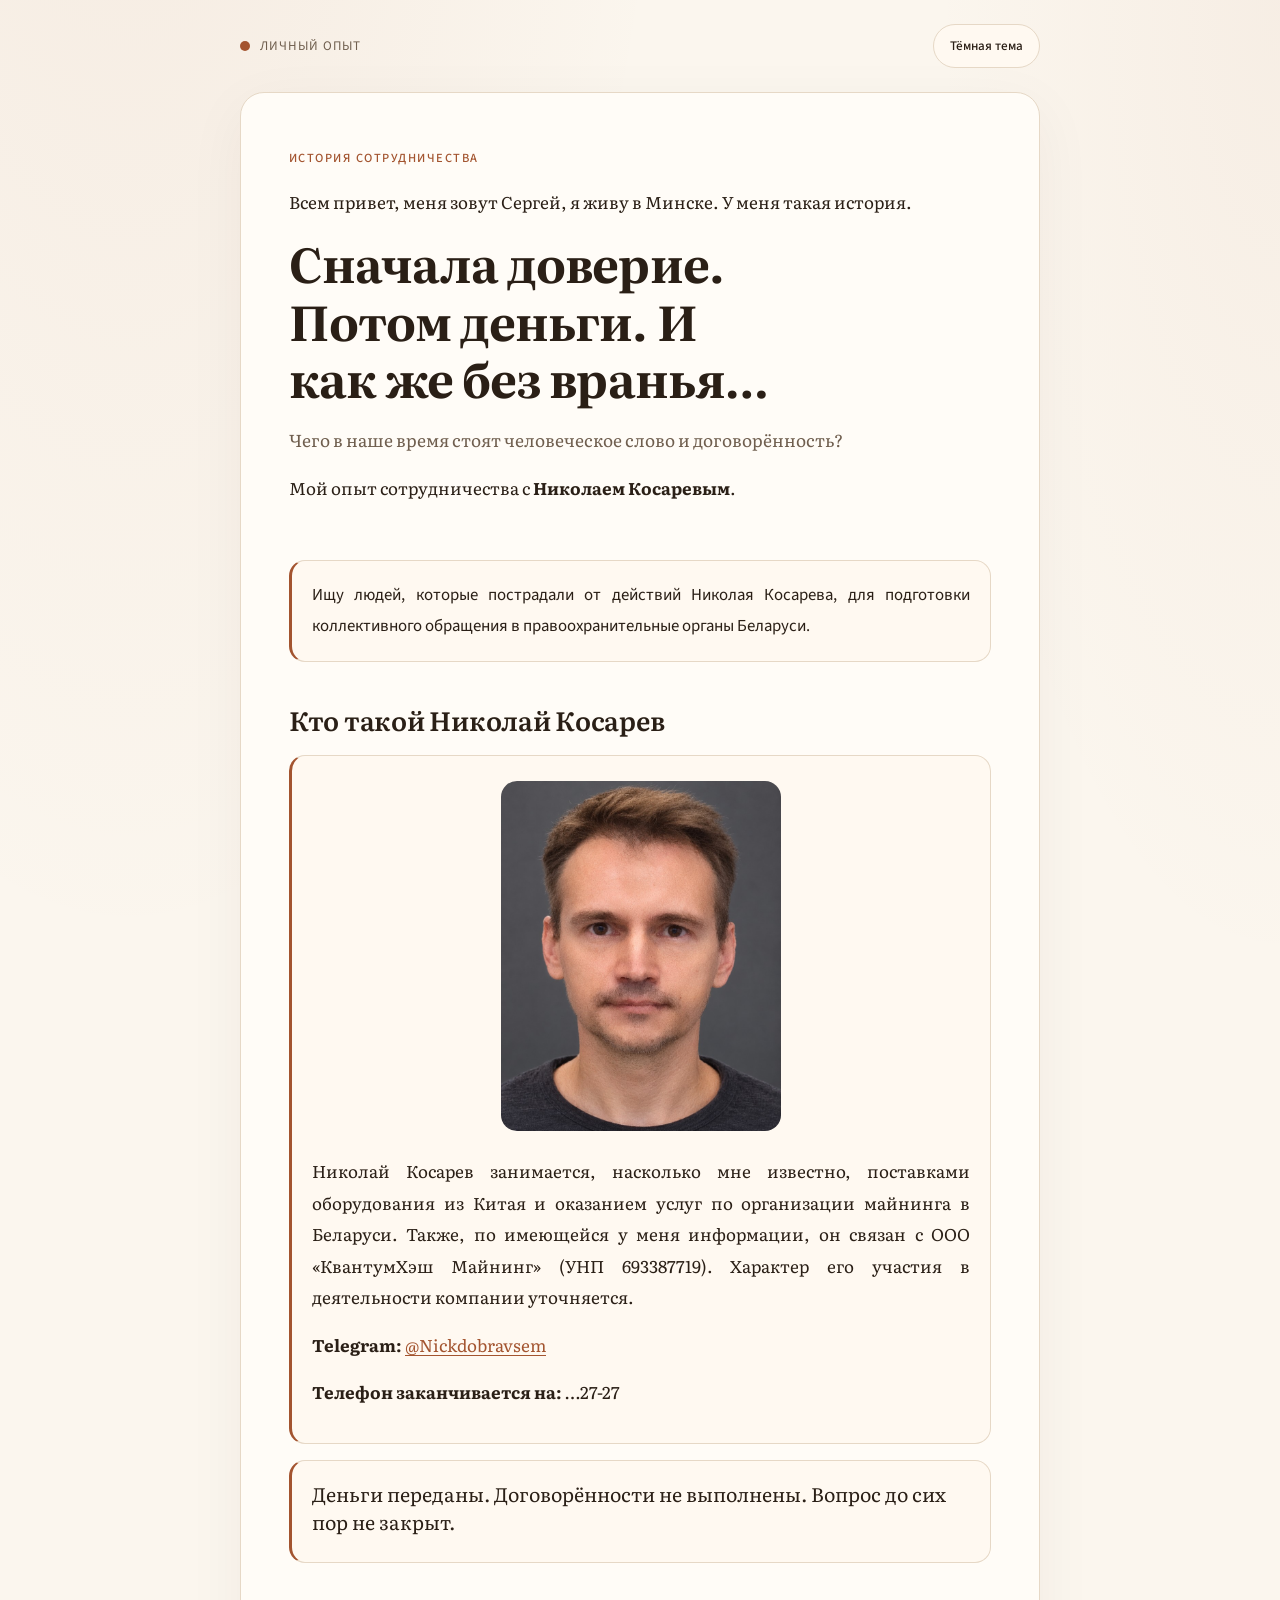
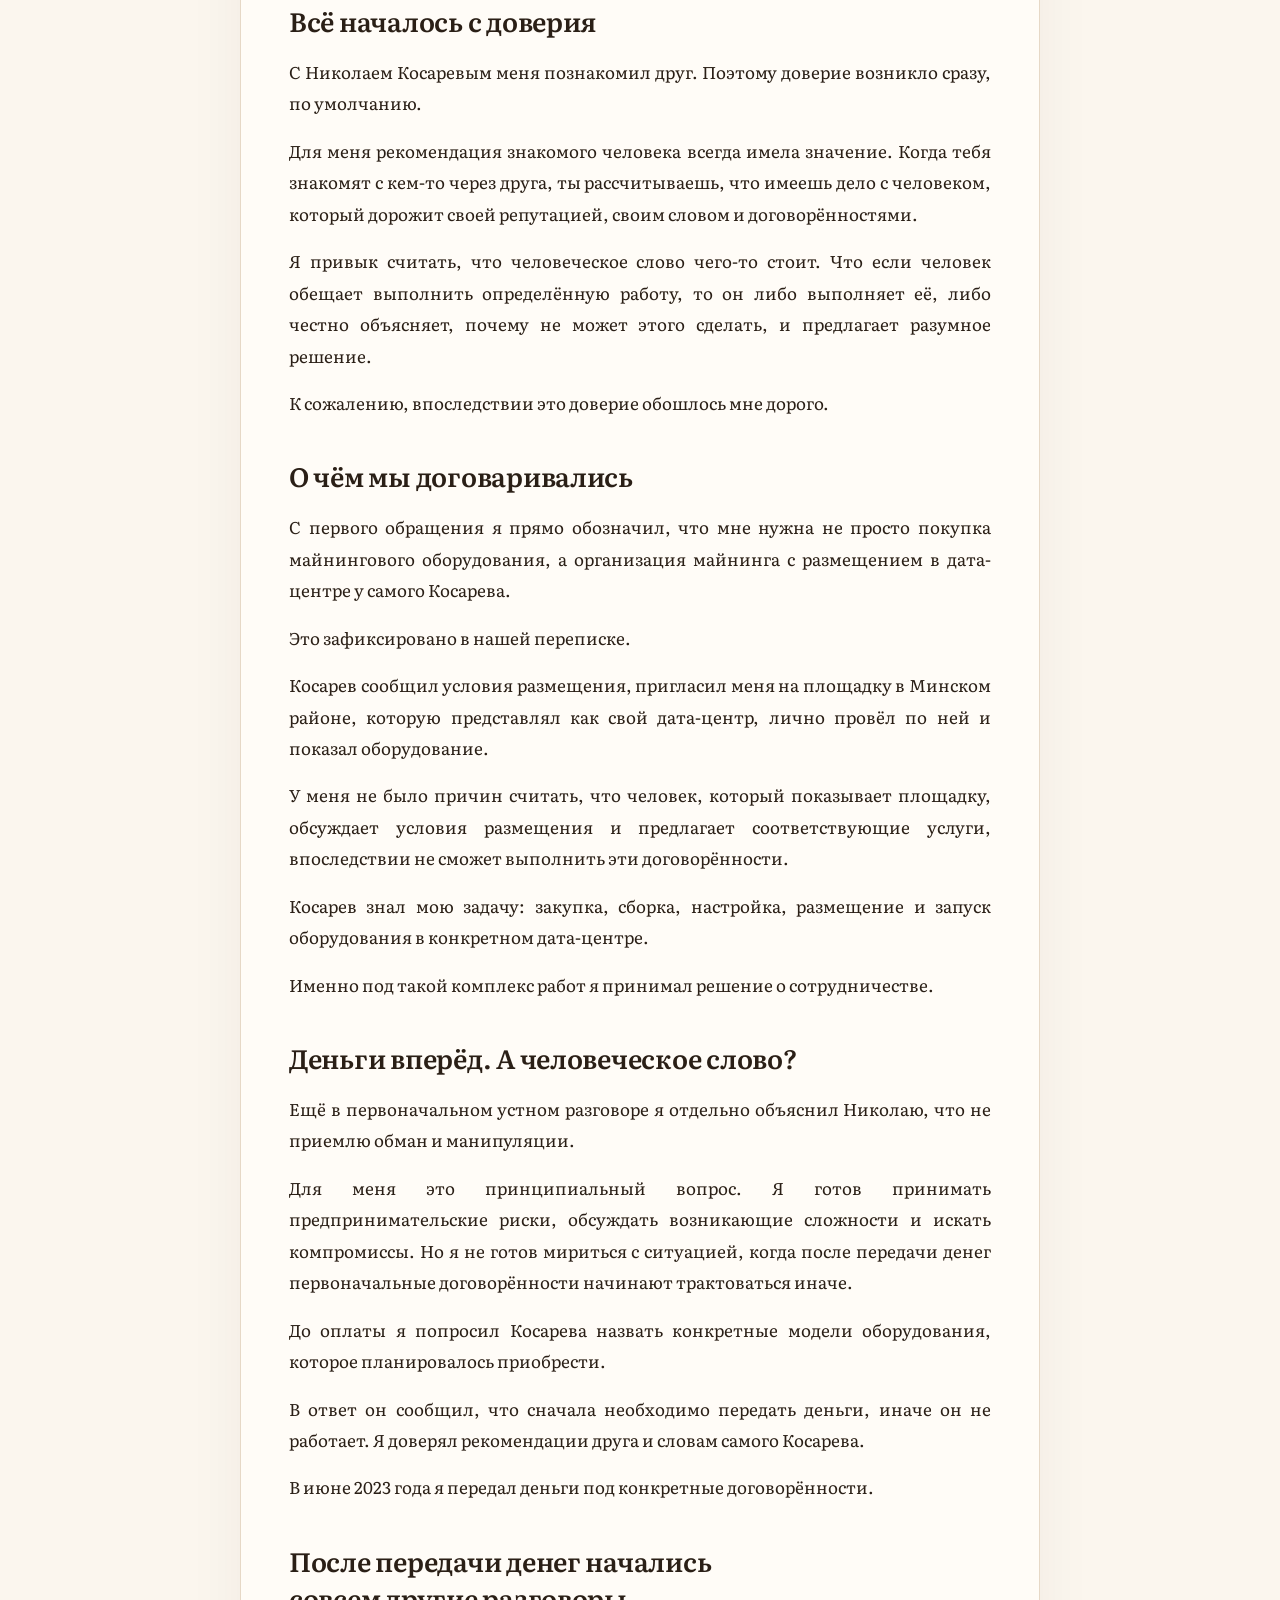
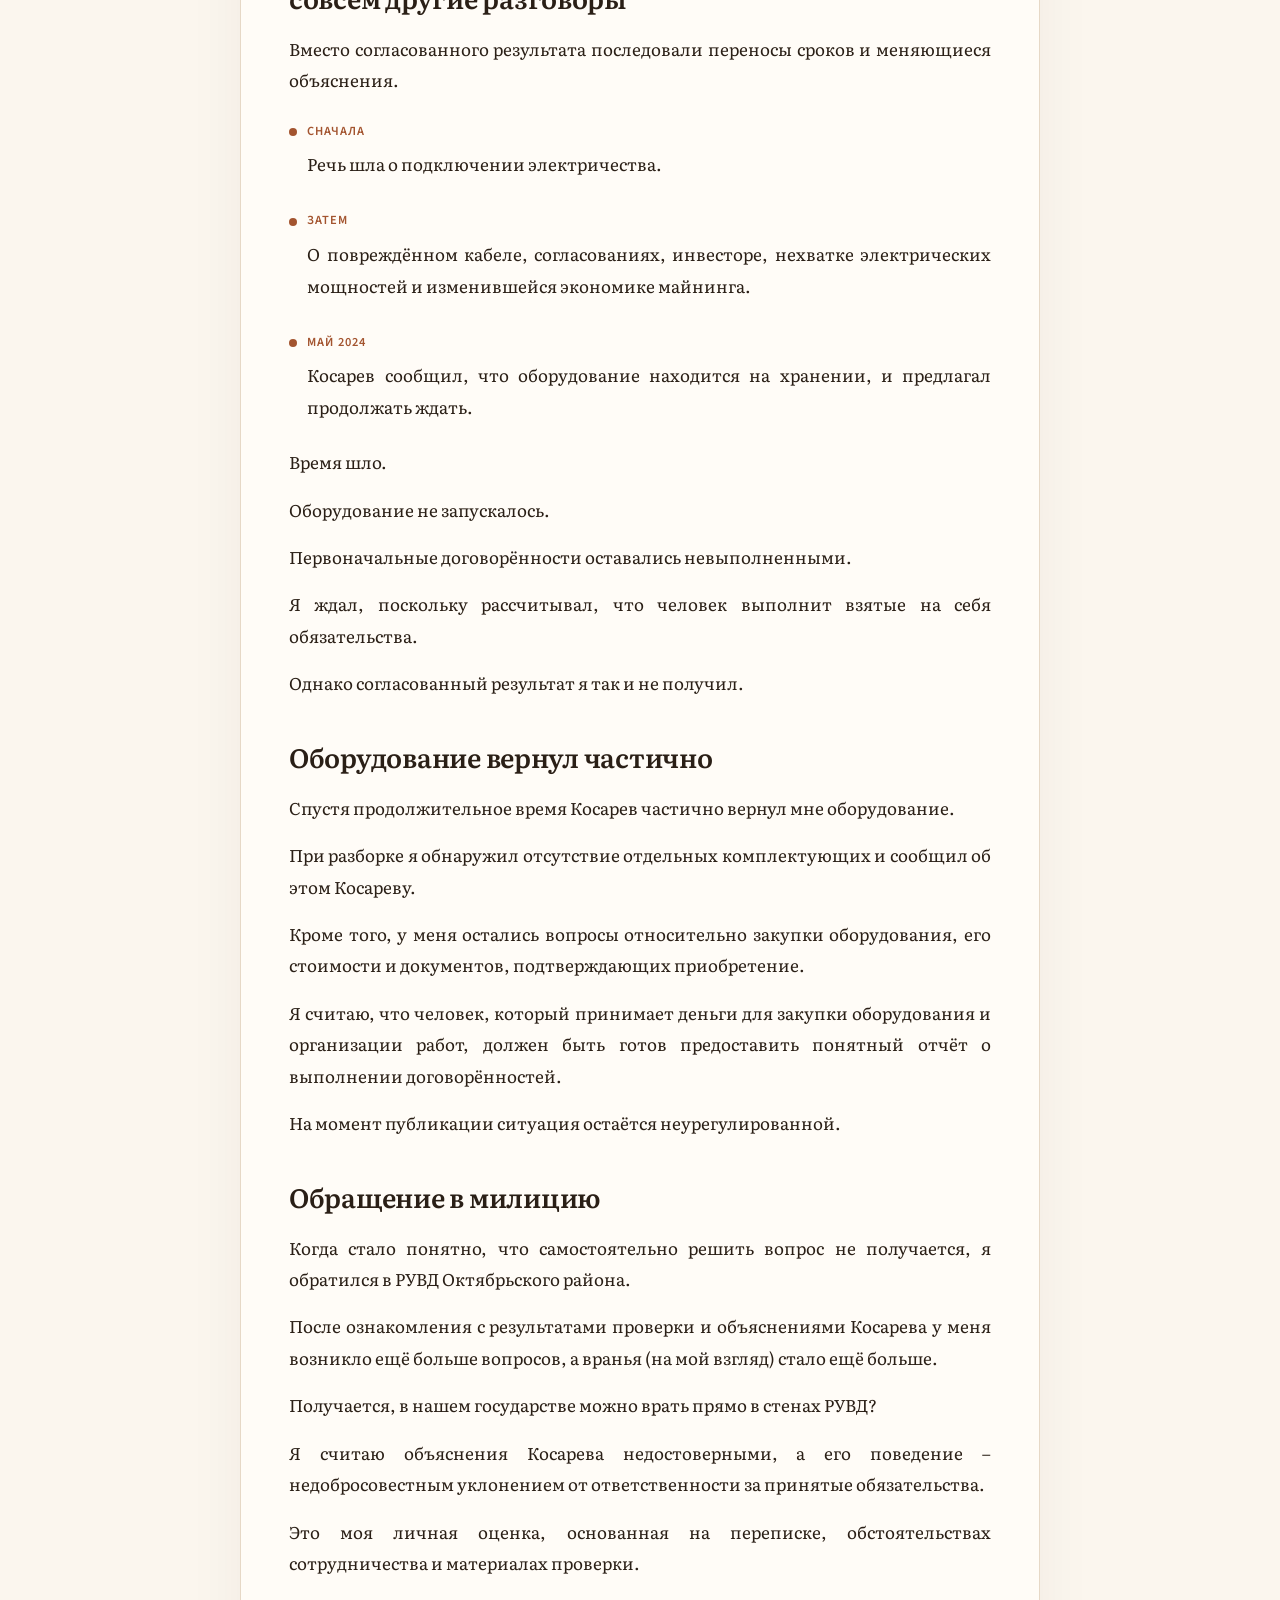
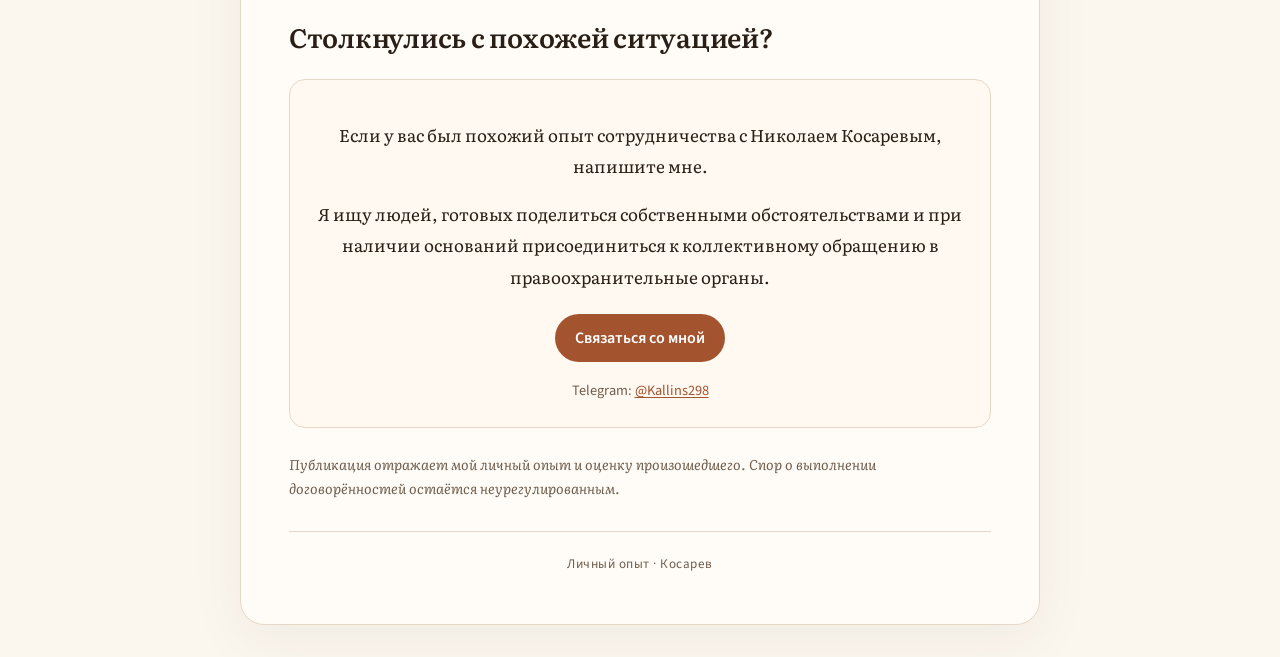
==== index.html @ 6ba7d966 "Revert "Clarify search titles and mining equipment context" This reverts commit a3c276ed6ed30a2ae5c5" ====
<!DOCTYPE html>
<html lang="ru" data-theme="light">

<head>
  <meta charset="UTF-8" />
  <meta name="viewport" content="width=device-width, initial-scale=1.0" />
  <meta name="description"
    content="Личный опыт сотрудничества с Николаем Косаревым: деньги переданы, договорённости не выполнены. Ищу людей с похожей ситуацией для коллективного обращения.">
  <meta name="robots" content="index, follow" />
  <link rel="canonical" href="https://kosyrevattention.win/" />
  <meta name="color-scheme" content="light dark" />
  <meta name="theme-color" content="#FBF6EE" media="(prefers-color-scheme: light)" />
  <meta name="theme-color" content="#1A1511" media="(prefers-color-scheme: dark)" />

  <link rel="icon" href="favicon.svg" type="image/svg+xml">
  <link rel="stylesheet" href="styles.css" />

  <title>Николай Косарев. Личный опыт и поиск пострадавших</title>

  <link rel="preconnect" href="https://fonts.googleapis.com" />
  <link rel="preconnect" href="https://fonts.gstatic.com" crossorigin />
  <link href="https://fonts.googleapis.com/css2?family=Literata:ital,opsz,wght@0,7..72,400;0,7..72,600;0,7..72,700;1,7..72,400&family=Source+Sans+3:wght@400;500;600&display=swap" rel="stylesheet" />
  <script>
    (function () {
      try {
        var saved = localStorage.getItem("theme");
        if (saved === "dark" || saved === "light") {
          document.documentElement.setAttribute("data-theme", saved);
        }
      } catch (e) {}
    })();
  </script>
</head>

<body>
  <header class="site-header">
    <a class="mark" href="#top" aria-label="К началу страницы">
      <span class="mark-dot" aria-hidden="true"></span>
      <span class="mark-name">Личный опыт</span>
    </a>
    <div class="header-actions">
      <button class="theme-toggle" type="button" id="theme-toggle" aria-label="Переключить тему">
        Тёмная тема
      </button>
    </div>
  </header>

  <main class="container" id="top">

    <section class="hero">
      <p class="kicker">История сотрудничества</p>
      <p>Всем привет, меня зовут Сергей, я живу в Минске. У меня такая история.</p>
      <h1>Сначала доверие. Потом деньги. И как же без вранья…</h1>
      <p class="lede">Чего в наше время стоят человеческое слово и договорённость?</p>
      <p>Мой опыт сотрудничества с <b>Николаем Косаревым</b>.</p>
    </section>

    <div class="card callout">
      <p>Ищу людей, которые пострадали от действий Николая Косарева, для подготовки коллективного обращения в
        правоохранительные органы Беларуси.</p>
    </div>

    <h2 id="kto">Кто такой Николай Косарев</h2>

    <div class="card">
      <div class="card-media">
        <img class="portrait" src="kosyrev.jpg" alt="Николай Косарев">
      </div>
      <p>Николай Косарев занимается, насколько мне известно, поставками оборудования из Китая и оказанием услуг по
        организации майнинга в Беларуси. Также, по имеющейся у меня информации, он связан с ООО «КвантумХэш Майнинг»
        (УНП 693387719). Характер его участия в деятельности компании уточняется.</p>
      <p><strong>Telegram:</strong> <a href="https://t.me/Nickdobravsem" target="_blank" rel="noopener">@Nickdobravsem</a></p>
      <p><strong>Телефон заканчивается на:</strong> …27-27</p>
    </div>

    <div class="card">
      <p class="pull">Деньги переданы. Договорённости не выполнены. Вопрос до сих пор не закрыт.</p>
    </div>

    <h2 id="doverie">Всё началось с доверия</h2>

    <p>С Николаем Косаревым меня познакомил друг. Поэтому доверие возникло сразу, по умолчанию.</p>

    <p>Для меня рекомендация знакомого человека всегда имела значение. Когда тебя знакомят с кем-то через друга, ты
      рассчитываешь, что имеешь дело с человеком, который дорожит своей репутацией, своим словом и договорённостями.</p>

    <p>Я привык считать, что человеческое слово чего-то стоит. Что если человек обещает выполнить определённую работу,
      то он либо выполняет её, либо честно объясняет, почему не может этого сделать, и предлагает разумное решение.</p>

    <p>К сожалению, впоследствии это доверие обошлось мне дорого.</p>

    <h2 id="dogovor">О чём мы договаривались</h2>

    <p>С первого обращения я прямо обозначил, что мне нужна не просто покупка майнингового оборудования, а организация
      майнинга с размещением в дата-центре у самого Косарева.</p>

    <p>Это зафиксировано в нашей переписке.</p>

    <p>Косарев сообщил условия размещения, пригласил меня на площадку в Минском районе, которую представлял как свой
      дата-центр, лично провёл по ней и показал оборудование.</p>

    <p>У меня не было причин считать, что человек, который показывает площадку, обсуждает условия размещения и предлагает
      соответствующие услуги, впоследствии не сможет выполнить эти договорённости.</p>

    <p>Косарев знал мою задачу: закупка, сборка, настройка, размещение и запуск оборудования в конкретном дата-центре.</p>

    <p>Именно под такой комплекс работ я принимал решение о сотрудничестве.</p>

    <h2>Деньги вперёд. А человеческое слово?</h2>

    <p>Ещё в первоначальном устном разговоре я отдельно объяснил Николаю, что не приемлю обман и манипуляции.</p>

    <p>Для меня это принципиальный вопрос. Я готов принимать предпринимательские риски, обсуждать возникающие сложности
      и искать компромиссы. Но я не готов мириться с ситуацией, когда после передачи денег первоначальные договорённости
      начинают трактоваться иначе.</p>

    <p>До оплаты я попросил Косарева назвать конкретные модели оборудования, которое планировалось приобрести.</p>

    <p>В ответ он сообщил, что сначала необходимо передать деньги, иначе он не работает. Я доверял рекомендации друга и
      словам самого Косарева.</p>

    <p>В июне 2023 года я передал деньги под конкретные договорённости.</p>

    <h2 id="posle">После передачи денег начались совсем другие разговоры</h2>

    <p>Вместо согласованного результата последовали переносы сроков и меняющиеся объяснения.</p>

    <ol class="timeline">
      <li class="timeline-item">
        <div class="timeline-date">Сначала</div>
        <p>Речь шла о подключении электричества.</p>
      </li>
      <li class="timeline-item">
        <div class="timeline-date">Затем</div>
        <p>О повреждённом кабеле, согласованиях, инвесторе, нехватке электрических мощностей и изменившейся экономике
          майнинга.</p>
      </li>
      <li class="timeline-item">
        <div class="timeline-date">Май 2024</div>
        <p>Косарев сообщил, что оборудование находится на хранении, и предлагал продолжать ждать.</p>
      </li>
    </ol>

    <p>Время шло.</p>

    <p>Оборудование не запускалось.</p>

    <p>Первоначальные договорённости оставались невыполненными.</p>

    <p>Я ждал, поскольку рассчитывал, что человек выполнит взятые на себя обязательства.</p>

    <p>Однако согласованный результат я так и не получил.</p>

    <h2>Оборудование вернул частично</h2>

    <p>Спустя продолжительное время Косарев частично вернул мне оборудование.</p>

    <p>При разборке я обнаружил отсутствие отдельных комплектующих и сообщил об этом Косареву.</p>

    <p>Кроме того, у меня остались вопросы относительно закупки оборудования, его стоимости и документов, подтверждающих
      приобретение.</p>

    <p>Я считаю, что человек, который принимает деньги для закупки оборудования и организации работ, должен быть готов
      предоставить понятный отчёт о выполнении договорённостей.</p>

    <p>На момент публикации ситуация остаётся неурегулированной.</p>

    <h2 id="miliciya">Обращение в милицию</h2>

    <p>Когда стало понятно, что самостоятельно решить вопрос не получается, я обратился в РУВД Октябрьского района.</p>

    <p>После ознакомления с результатами проверки и объяснениями Косарева у меня возникло ещё больше вопросов, а вранья
      (на мой взгляд) стало ещё больше.</p>

    <p>Получается, в нашем государстве можно врать прямо в стенах РУВД?</p>

    <p>Я считаю объяснения Косарева недостоверными, а его поведение – недобросовестным уклонением от ответственности за
      принятые обязательства.</p>

    <p>Это моя личная оценка, основанная на переписке, обстоятельствах сотрудничества и материалах проверки.</p>

    <h2 id="svyaz">Столкнулись с похожей ситуацией?</h2>

    <div class="contacts">
      <p>Если у вас был похожий опыт сотрудничества с Николаем Косаревым, напишите мне.</p>
      <p>Я ищу людей, готовых поделиться собственными обстоятельствами и при наличии оснований присоединиться к
        коллективному обращению в правоохранительные органы.</p>
      <p>
        <a class="contact-btn" href="https://t.me/Kallins298" target="_blank" rel="noopener">Связаться со мной</a>
      </p>
      <p class="card-note">Telegram: <a href="https://t.me/Kallins298" target="_blank" rel="noopener">@Kallins298</a></p>
    </div>

    <div class="disclaimer">
      Публикация отражает мой личный опыт и оценку произошедшего. Спор о выполнении договорённостей остаётся
      неурегулированным.
    </div>

    <footer>
      Личный опыт · Косарев
    </footer>

  </main>

  <script src="theme.js"></script>
</body>

</html>
---- styles.css ----
*,
*::before,
*::after {
  box-sizing: border-box;
}

:root {
  --bg: #FBF6EE;
  --ink: #2A1F16;
  --muted: #6F5E4E;
  --accent: #A3542F;
  --line: #E6D8C6;
  --surface: #FFF9F1;
  --serif: "Literata", Georgia, "Times New Roman", serif;
  --sans: "Source Sans 3", system-ui, sans-serif;
  --measure: 800px;
  --paper: #FFFCF7;
  --shadow: 0 16px 60px rgba(67, 43, 24, 0.05);
}

html[data-theme="dark"] {
  --bg: #1A1511;
  --ink: #F0E6D8;
  --muted: #C4B3A1;
  --accent: #E08A62;
  --line: #3A3028;
  --surface: #231C17;
  --paper: #1E1915;
  --shadow: 0 16px 60px rgba(0, 0, 0, 0.12);
}

html {
  scroll-behavior: smooth;
  -webkit-text-size-adjust: 100%;
}

body {
  margin: 0;
  min-height: 100%;
  background:
    radial-gradient(ellipse 80% 50% at 10% -10%, rgba(163, 84, 47, 0.08), transparent 55%),
    radial-gradient(ellipse 60% 40% at 100% 0%, rgba(163, 84, 47, 0.05), transparent 45%),
    var(--bg);
  color: var(--ink);
  font-family: var(--serif);
  font-size: 17px;
  line-height: 1.85;
  transition: background 0.25s ease, color 0.25s ease;
}

html[data-theme="dark"] body {
  background:
    radial-gradient(ellipse 80% 50% at 10% -10%, rgba(224, 138, 98, 0.1), transparent 55%),
    radial-gradient(ellipse 60% 40% at 100% 0%, rgba(224, 138, 98, 0.06), transparent 45%),
    var(--bg);
}

a {
  color: var(--accent);
  text-underline-offset: 0.15em;
}

a:hover {
  text-decoration-thickness: 2px;
}

.site-header {
  display: flex;
  align-items: center;
  justify-content: space-between;
  gap: 1rem;
  max-width: var(--measure);
  margin: 0 auto;
  padding: 1.5rem 0;
}

.mark {
  display: flex;
  align-items: center;
  gap: 0.6rem;
  color: inherit;
  text-decoration: none;
}

.mark:hover {
  text-decoration: none;
}

.mark-dot {
  width: 10px;
  height: 10px;
  border-radius: 50%;
  background: var(--accent);
  flex-shrink: 0;
}

.mark-name {
  font-family: var(--sans);
  font-size: 0.82rem;
  letter-spacing: 0.08em;
  text-transform: uppercase;
  color: var(--muted);
}

.header-actions {
  display: flex;
  align-items: center;
  gap: 0.75rem;
  margin-left: auto;
}

.theme-toggle {
  border: 1px solid var(--line);
  background: var(--surface);
  color: var(--ink);
  border-radius: 999px;
  min-height: 44px;
  padding: 0.5rem 1rem;
  cursor: pointer;
  font-family: var(--sans);
  font-size: 0.82rem;
  font-weight: 500;
  transition: border-color 0.2s ease, background 0.2s ease;
}

.theme-toggle:hover {
  border-color: var(--accent);
}

.theme-toggle:focus-visible {
  outline: 2px solid var(--accent);
  outline-offset: 2px;
}

.site-nav {
  display: flex;
  flex-wrap: wrap;
  gap: 0.5rem;
  margin: 0 0 1.75rem;
  padding: 1.25rem 0;
  border-top: 1px solid var(--line);
  border-bottom: 1px solid var(--line);
  font-family: var(--sans);
}

.site-nav a {
  display: inline-flex;
  align-items: center;
  justify-content: center;
  min-height: 44px;
  padding: 0.45rem 0.85rem;
  border: 1px solid var(--line);
  border-radius: 999px;
  background: var(--surface);
  color: var(--ink);
  font-size: 0.85rem;
  font-weight: 600;
  letter-spacing: 0.01em;
  text-decoration: none;
  transition: border-color 0.2s ease, background 0.2s ease, color 0.2s ease;
  -webkit-tap-highlight-color: transparent;
}

.site-nav a:hover {
  border-color: var(--accent);
  color: var(--accent);
  text-decoration: none;
}

.site-nav a:focus-visible {
  outline: 2px solid var(--accent);
  outline-offset: 2px;
}

.container {
  max-width: var(--measure);
  margin: 0 auto 2rem;
  padding: clamp(1.25rem, 5vw, 3rem);
  background: var(--paper);
  border: 1px solid var(--line);
  border-radius: 24px;
  box-shadow: var(--shadow);
}

.hero {
  padding: 0.4rem 0 1.5rem;
}

.kicker {
  font-family: var(--sans);
  font-size: 0.78rem;
  letter-spacing: 0.12em;
  text-transform: uppercase;
  color: var(--accent);
  margin: 0 0 1rem;
  font-weight: 500;
}

.hero h1 {
  font-family: var(--serif);
  font-weight: 700;
  font-size: clamp(1.9rem, 5.5vw, 3rem);
  text-wrap: balance;
  line-height: 1.2;
  margin: 0 0 1.1rem;
  letter-spacing: -0.02em;
}

.lede {
  font-size: 1.08rem;
  color: var(--muted);
  margin: 0;
  width: 100%;
}

h2 {
  font-family: var(--serif);
  font-size: clamp(1.3rem, 3.8vw, 1.65rem);
  line-height: 1.4;
  text-wrap: balance;
  font-weight: 600;
  margin: 2.5rem 0 1rem;
  letter-spacing: -0.01em;
  scroll-margin-top: 1.5rem;
}

h3 {
  font-family: var(--serif);
  font-size: 1.08rem;
  font-weight: 600;
  margin: 0 0 0.55rem;
  color: var(--ink);
}

p {
  margin: 1rem 0;
  overflow-wrap: anywhere;
}

/* Russian automatic hyphenation keeps justified lines readable on phones. */
.container p {
  text-align: justify;
  text-justify: inter-word;
  -webkit-hyphens: auto;
  hyphens: auto;
}

.container .hero p,
.container .pull {
  text-align: start;
}

.callout p {
  margin: 0;
}

.callout {
  font-family: var(--sans);
  font-size: 1.05rem;
}

::selection {
  background: var(--accent);
  color: var(--bg);
}

.card {
  background: var(--surface);
  border: 1px solid var(--line);
  border-left: 3px solid var(--accent);
  border-radius: 16px;
  padding: 1.2rem 1.25rem;
  margin: 1rem 0;
}

.card img {
  max-width: 100%;
  height: auto;
  border-radius: 12px;
}

.card-media {
  text-align: center;
  margin: 0.35rem 0 1rem;
}

.card-media img.portrait {
  width: 280px;
  border-radius: 16px;
}

.pull {
  font-size: 1.22rem;
  line-height: 1.45;
  margin: 0 0 0.4rem;
}

.contact-btn {
  display: inline-flex;
  align-items: center;
  justify-content: center;
  min-height: 48px;
  margin-top: 0.4rem;
  padding: 0.55rem 1.25rem;
  border-radius: 999px;
  background: var(--accent);
  color: #fff;
  font-family: var(--sans);
  font-size: 1rem;
  font-weight: 600;
  text-decoration: none;
}

.contact-btn:hover {
  text-decoration: none;
  filter: brightness(1.05);
}

html[data-theme="dark"] .contact-btn {
  color: #1A1511;
}

.card-note,
.note {
  font-family: var(--sans);
  font-size: 0.9rem;
  color: var(--muted);
  margin-bottom: 0;
}

.note {
  font-style: italic;
  margin-top: 1rem;
}

.draft {
  font-family: var(--sans);
  font-size: 0.82rem;
  letter-spacing: 0.06em;
  text-transform: uppercase;
  color: var(--accent);
  margin: 0 0 0.45rem;
}

.timeline {
  list-style: none;
  margin: 1.5rem 0;
  padding: 0;
}

.timeline-item {
  position: relative;
  padding: 0 0 1.45rem 1.15rem;
}

.timeline-item:last-child {
  padding-bottom: 0;
}

.timeline-item::before {
  content: "";
  position: absolute;
  left: 0;
  top: 0.55rem;
  width: 8px;
  height: 8px;
  border-radius: 50%;
  background: var(--accent);
}

.timeline-date {
  font-family: var(--sans);
  font-size: 0.78rem;
  letter-spacing: 0.08em;
  text-transform: uppercase;
  color: var(--accent);
  font-weight: 600;
}

.timeline-item p {
  margin: 0.35rem 0 0;
}

details {
  background: var(--surface);
  border: 1px solid var(--line);
  border-radius: 14px;
  padding: 0.85rem 1rem;
  margin: 0.65rem 0;
}

summary {
  font-family: var(--serif);
  font-weight: 600;
  cursor: pointer;
  color: var(--ink);
  font-size: 1.02rem;
  list-style: none;
}

summary::-webkit-details-marker {
  display: none;
}

summary::after {
  content: "+";
  float: right;
  color: var(--accent);
  font-family: var(--sans);
  font-weight: 500;
}

details[open] summary::after {
  content: "−";
}

.details-body {
  margin-top: 0.75rem;
  font-size: 0.98rem;
}

ul {
  padding-left: 1.35rem;
}

li {
  margin: 0.4rem 0;
}

.contacts {
  background: var(--surface);
  border: 1px solid var(--line);
  border-radius: 16px;
  padding: 1.4rem;
  text-align: center;
  margin: 1.5rem 0;
}

.container .contacts p {
  text-align: center;
}

.contacts p:last-child {
  margin-bottom: 0;
}

.disclaimer {
  font-size: 0.88rem;
  color: var(--muted);
  font-style: italic;
  margin: 1.5rem 0;
  line-height: 1.65;
}

footer {
  text-align: center;
  margin-top: 2rem;
  padding-top: 1.25rem;
  border-top: 1px solid var(--line);
  font-family: var(--sans);
  font-size: 0.82rem;
  color: var(--muted);
  letter-spacing: 0.04em;
}

@media (max-width: 860px) {
  .site-header,
  .container {
    width: calc(100% - 2rem);
  }
}

@media (max-width: 480px) {
  body {
    font-size: 16px;
    line-height: 1.8;
  }

  .site-header {
    padding: 0.9rem 0;
  }

  .container {
    width: calc(100% - 1rem);
    border-radius: 18px;
    padding: 1rem;
  }

  .hero {
    padding-top: 0;
  }

  .hero h1 {
    letter-spacing: -0.025em;
  }

  .site-nav {
    display: grid;
    grid-template-columns: repeat(2, minmax(0, 1fr));
  }

  .site-nav a {
    font-size: 0.8rem;
    line-height: 1.4;
    padding: 0.55rem 0.5rem;
    border-radius: 12px;
    text-align: center;
  }

  .card,
  .contacts {
    padding: 1rem;
    border-radius: 12px;
  }

  .pull {
    font-size: 1.12rem;
  }

  .contact-btn {
    display: flex;
    width: 100%;
  }

  h2 {
    margin-top: 2rem;
  }
}

@media (prefers-reduced-motion: reduce) {
  html {
    scroll-behavior: auto;
  }

  body,
  .theme-toggle {
    transition: none;
  }
}
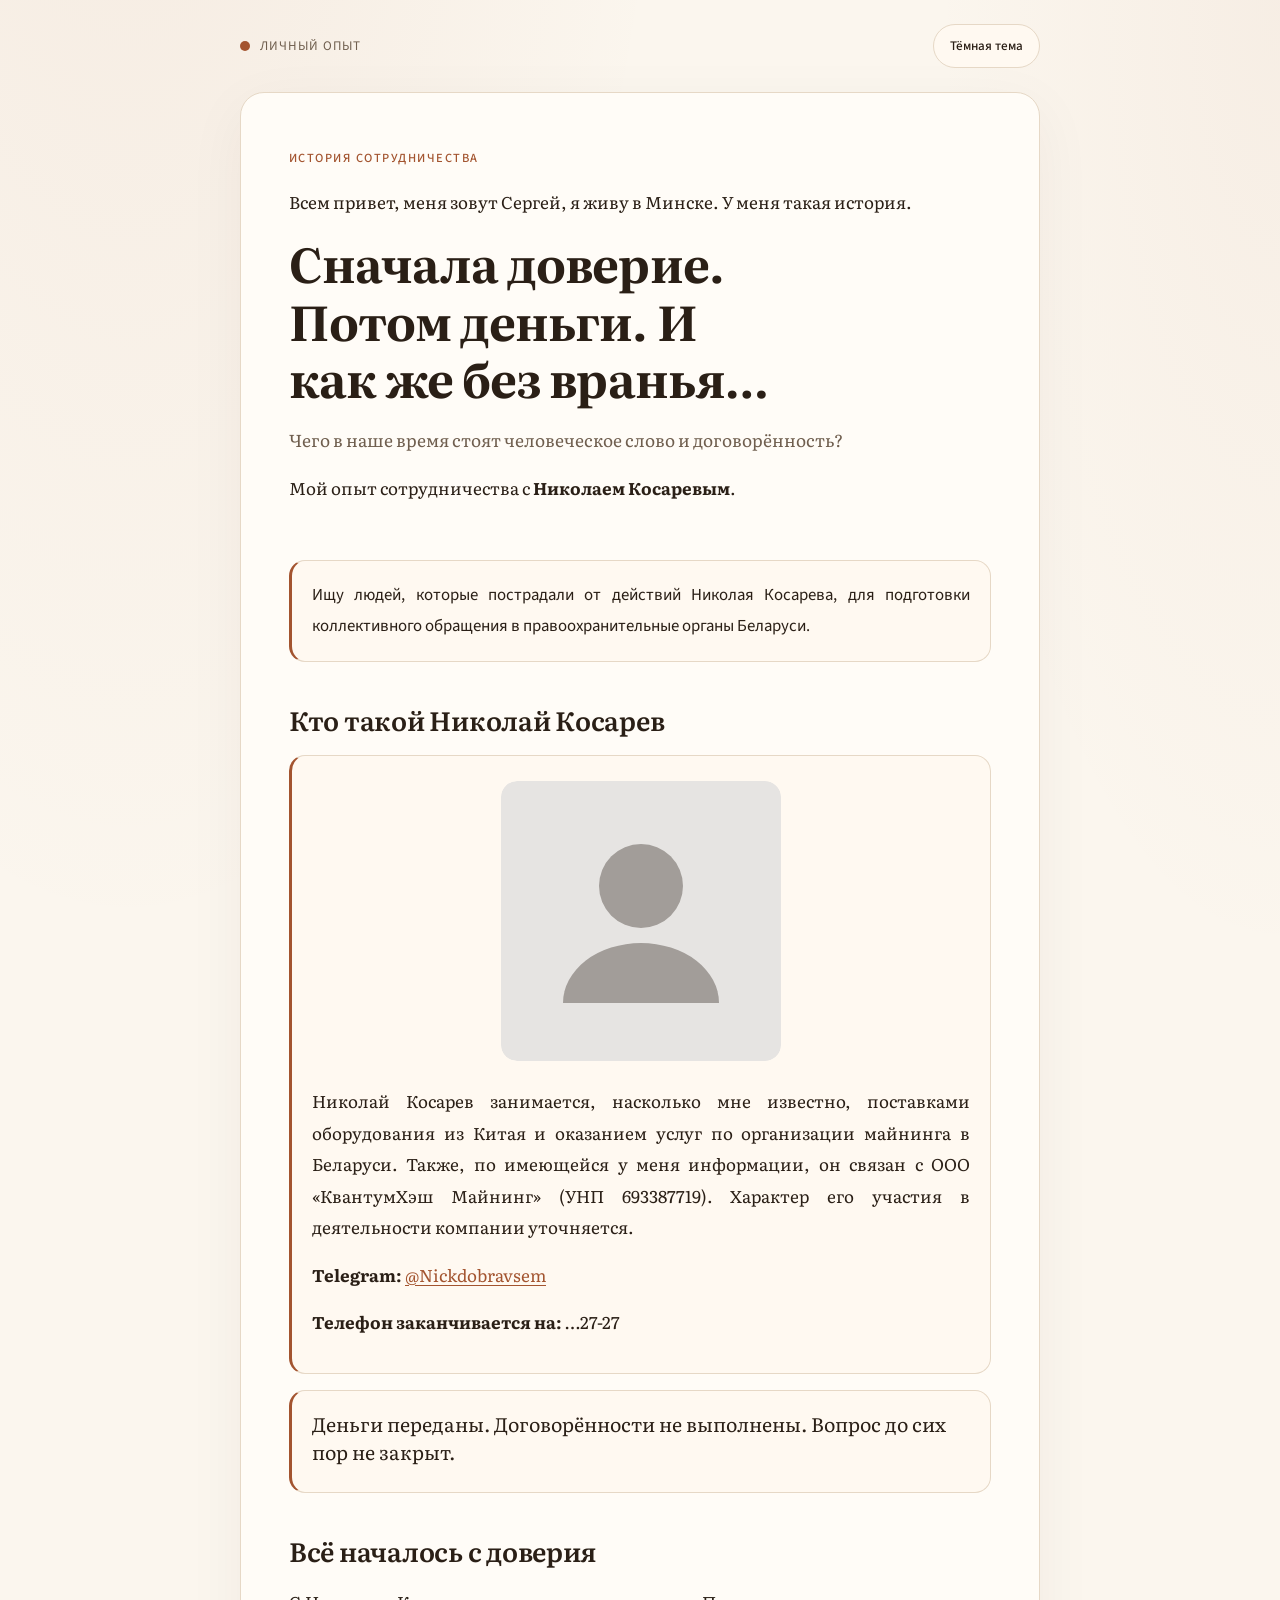
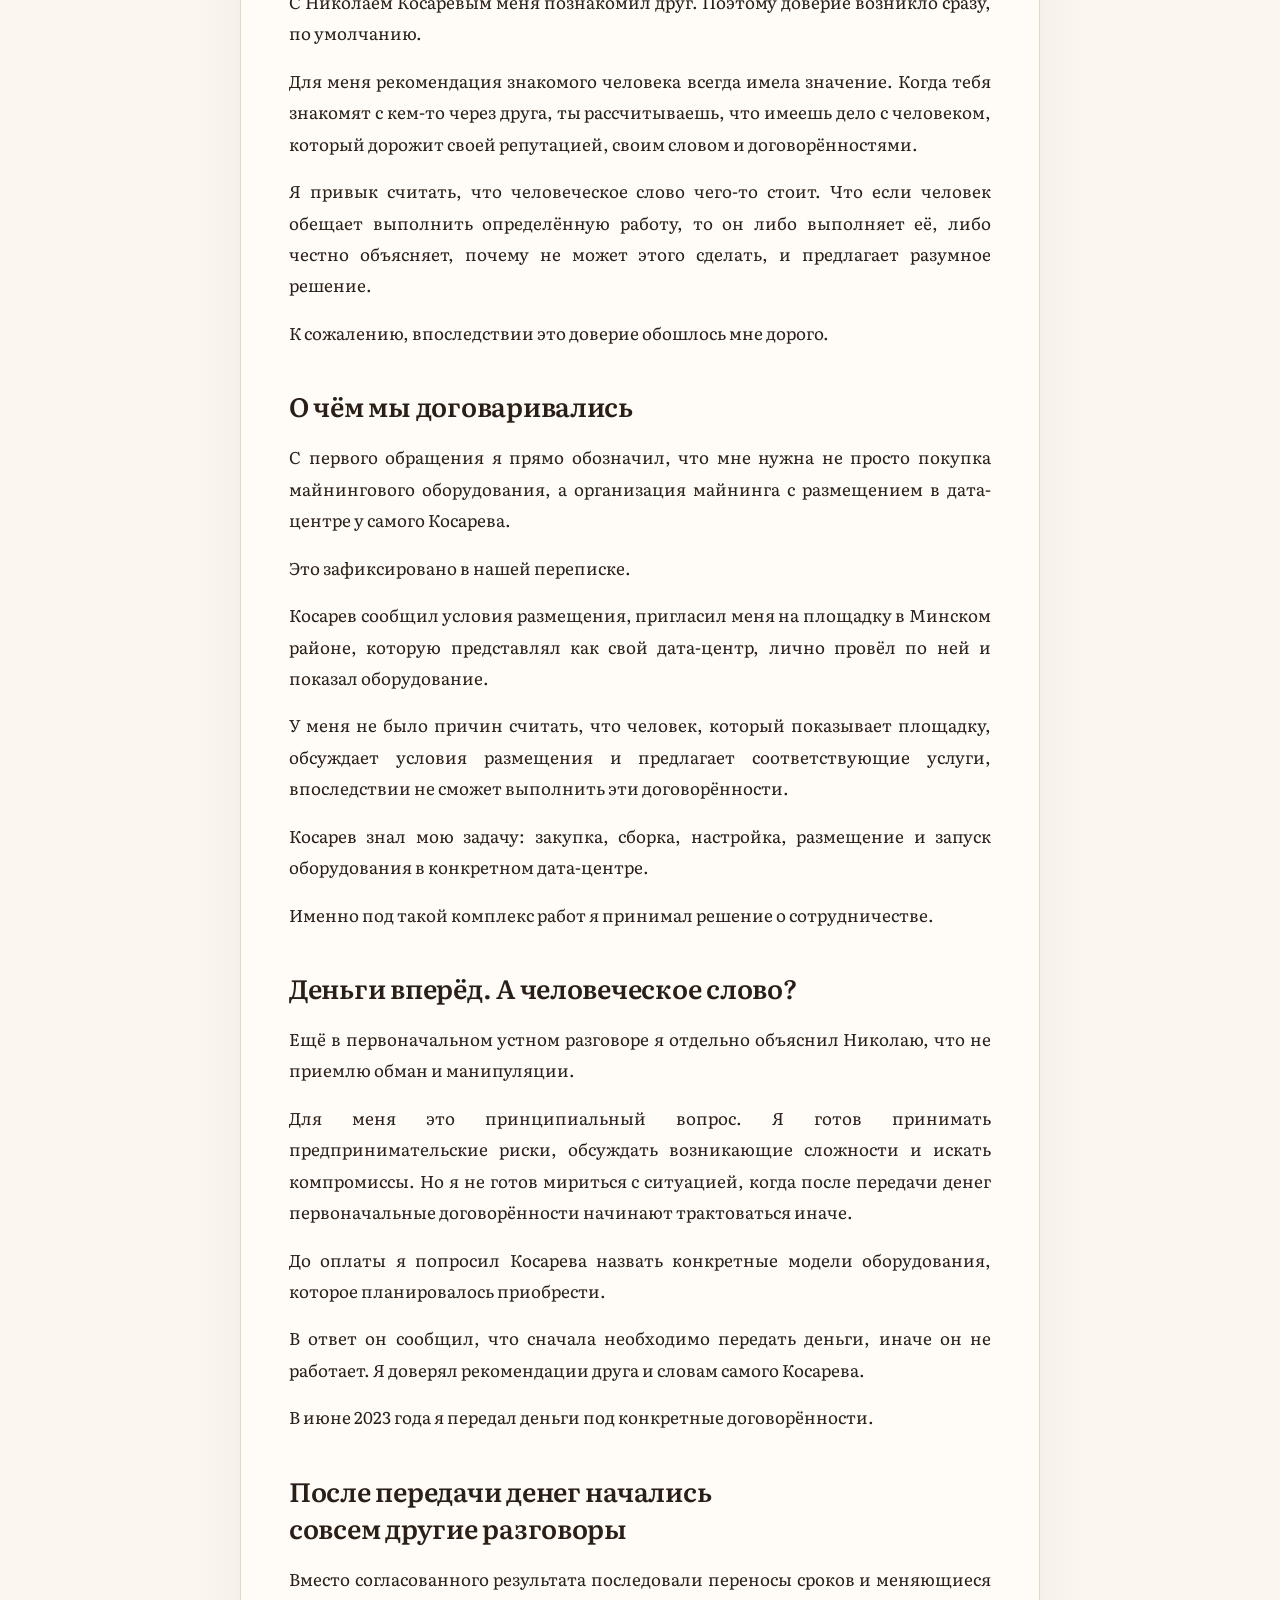
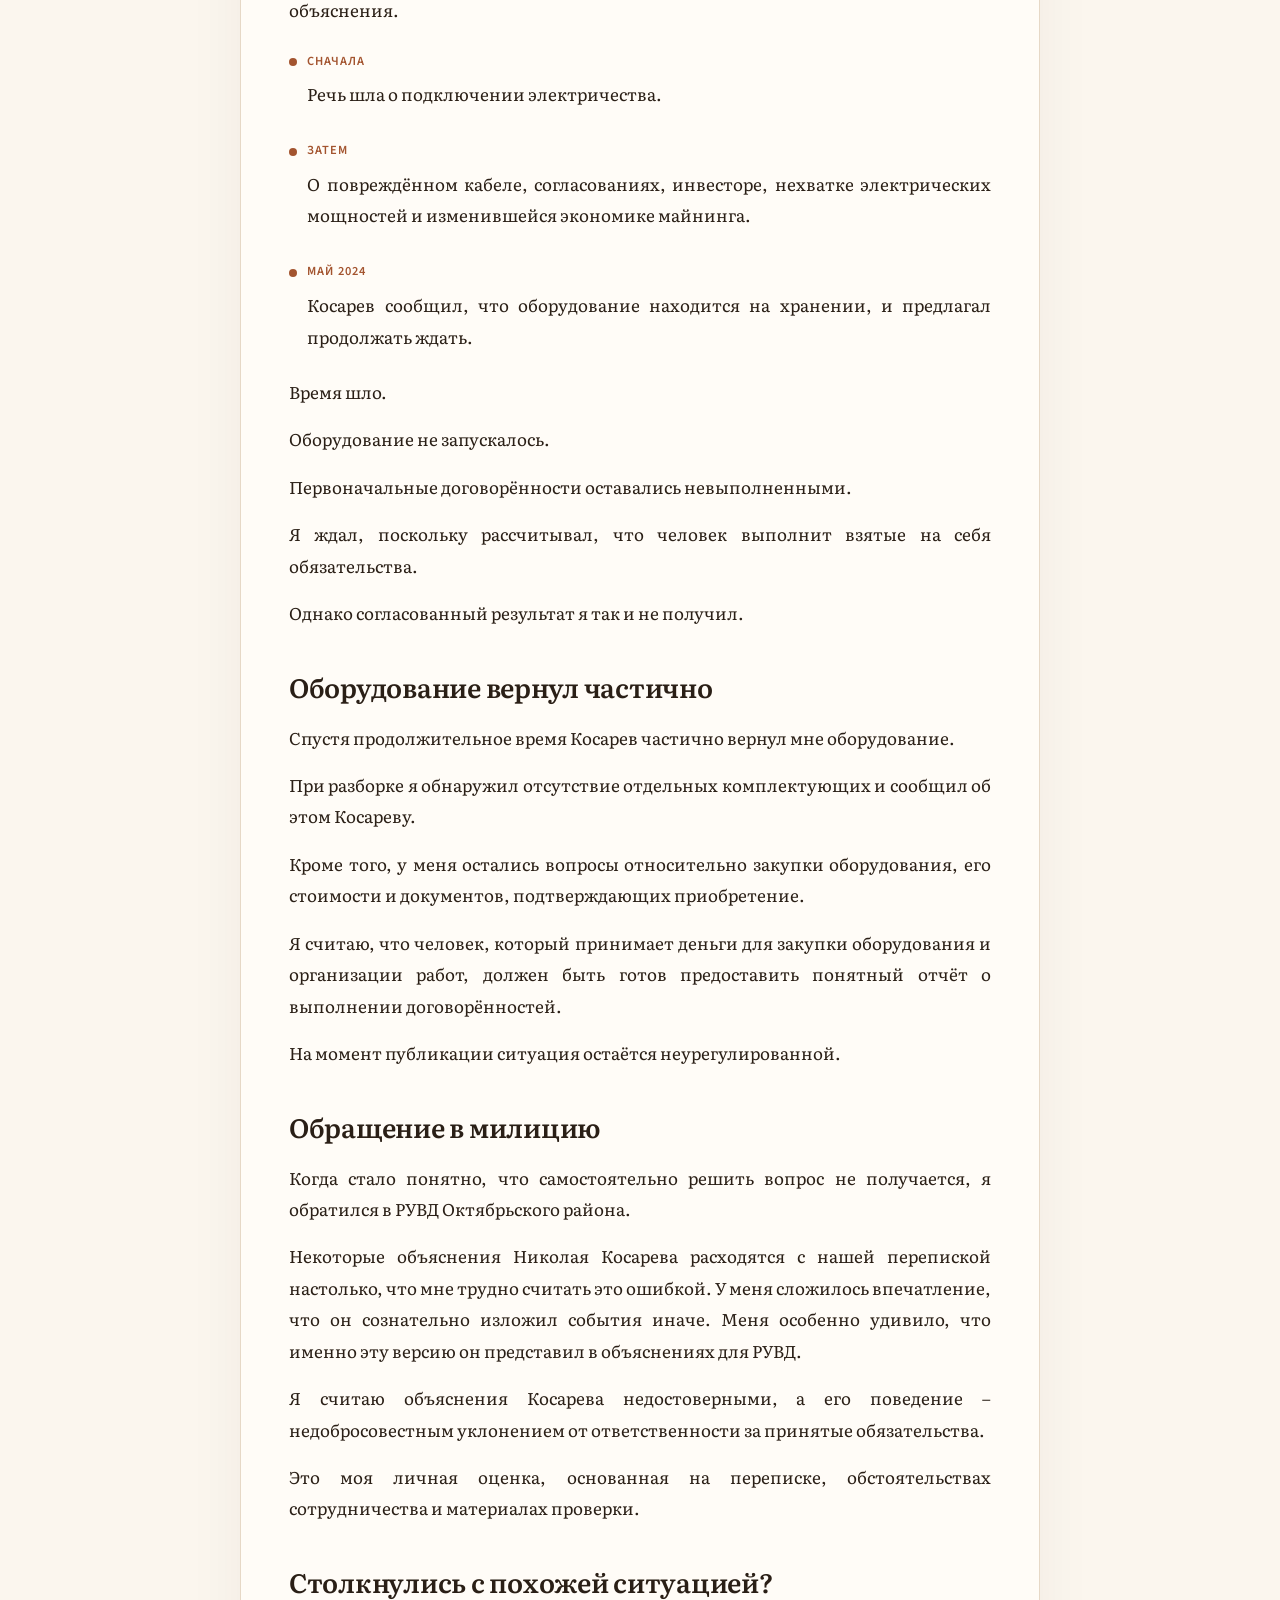
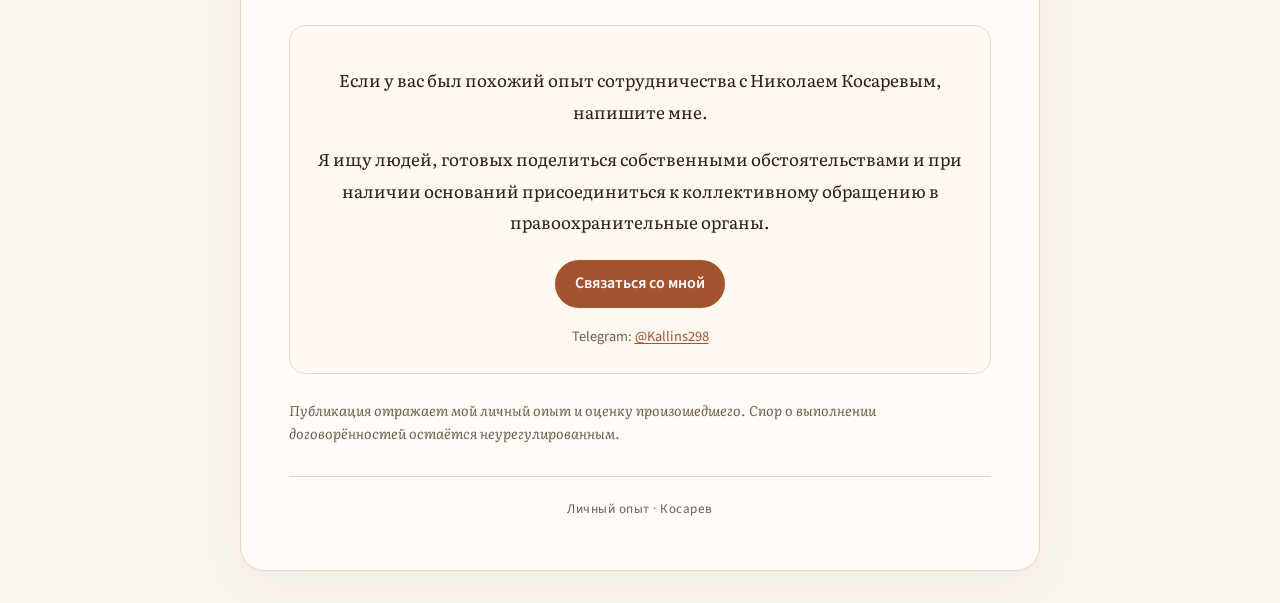
==== commit aa136023: "Replace profile photo and revise police section" ====
--- a/index.html
+++ b/index.html
@@ -64,7 +64,7 @@
 
     <div class="card">
       <div class="card-media">
-        <img class="portrait" src="kosyrev.jpg" alt="Николай Косарев">
+        <img class="portrait" src="avatar-placeholder.svg" alt="" width="280" height="280">
       </div>
       <p>Николай Косарев занимается, насколько мне известно, поставками оборудования из Китая и оказанием услуг по
         организации майнинга в Беларуси. Также, по имеющейся у меня информации, он связан с ООО «КвантумХэш Майнинг»
@@ -169,10 +169,9 @@
 
     <p>Когда стало понятно, что самостоятельно решить вопрос не получается, я обратился в РУВД Октябрьского района.</p>
 
-    <p>После ознакомления с результатами проверки и объяснениями Косарева у меня возникло ещё больше вопросов, а вранья
-      (на мой взгляд) стало ещё больше.</p>
-
-    <p>Получается, в нашем государстве можно врать прямо в стенах РУВД?</p>
+    <p>Некоторые объяснения Николая Косарева расходятся с нашей перепиской настолько, что мне трудно считать это ошибкой.
+      У меня сложилось впечатление, что он сознательно изложил события иначе. Меня особенно удивило, что именно эту
+      версию он представил в объяснениях для РУВД.</p>
 
     <p>Я считаю объяснения Косарева недостоверными, а его поведение – недобросовестным уклонением от ответственности за
       принятые обязательства.</p>
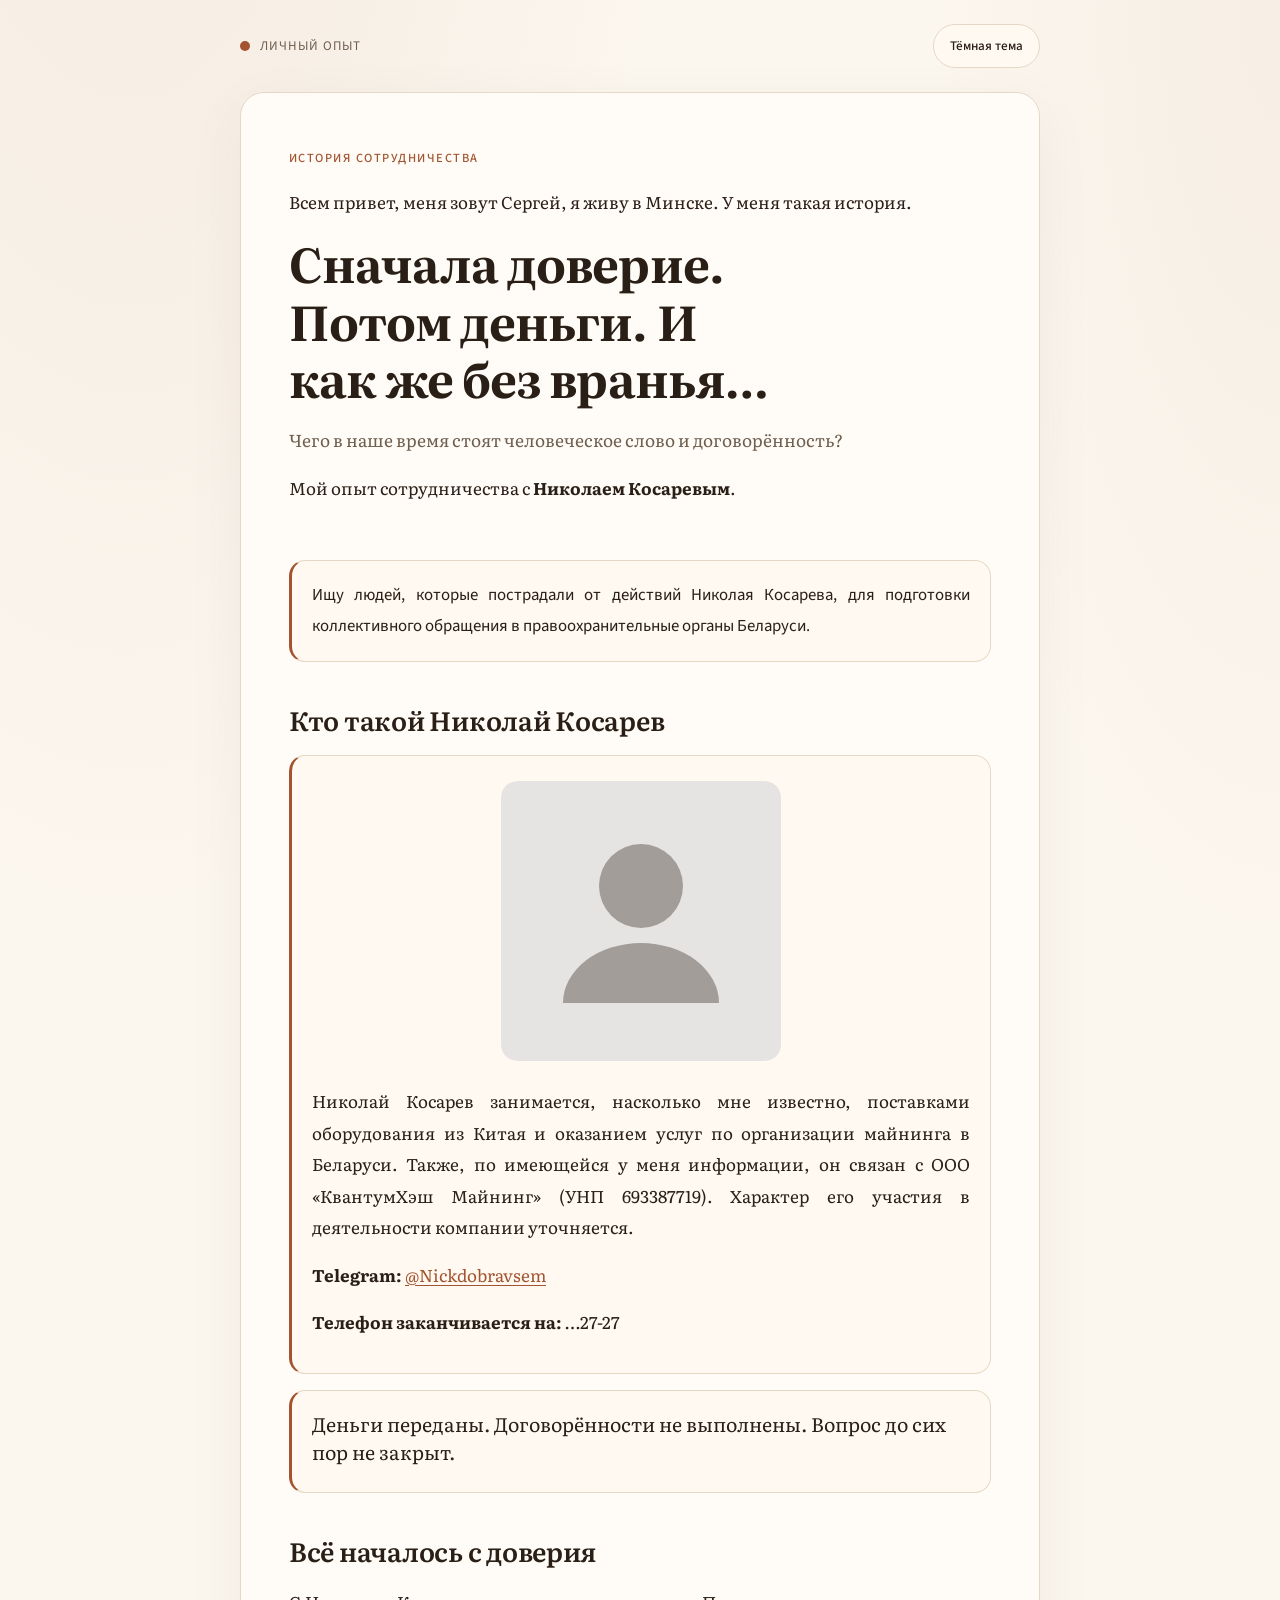
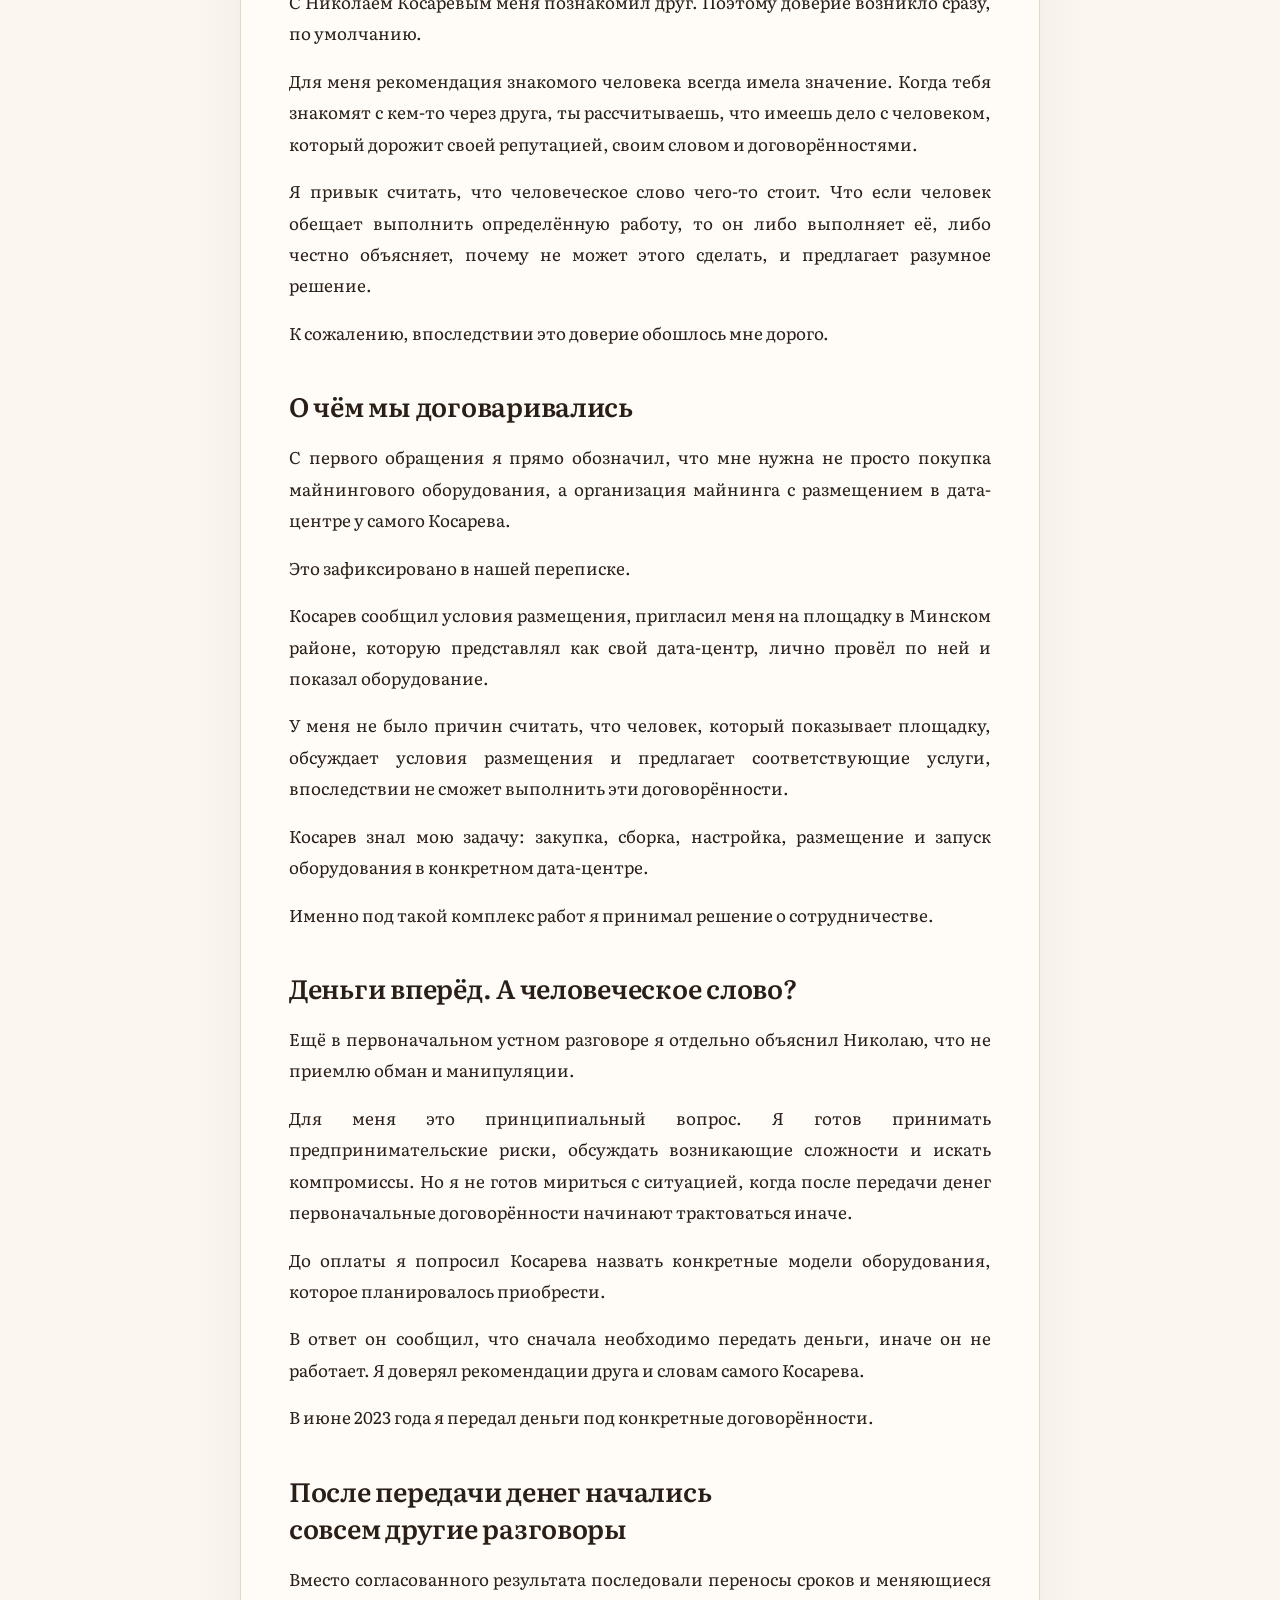
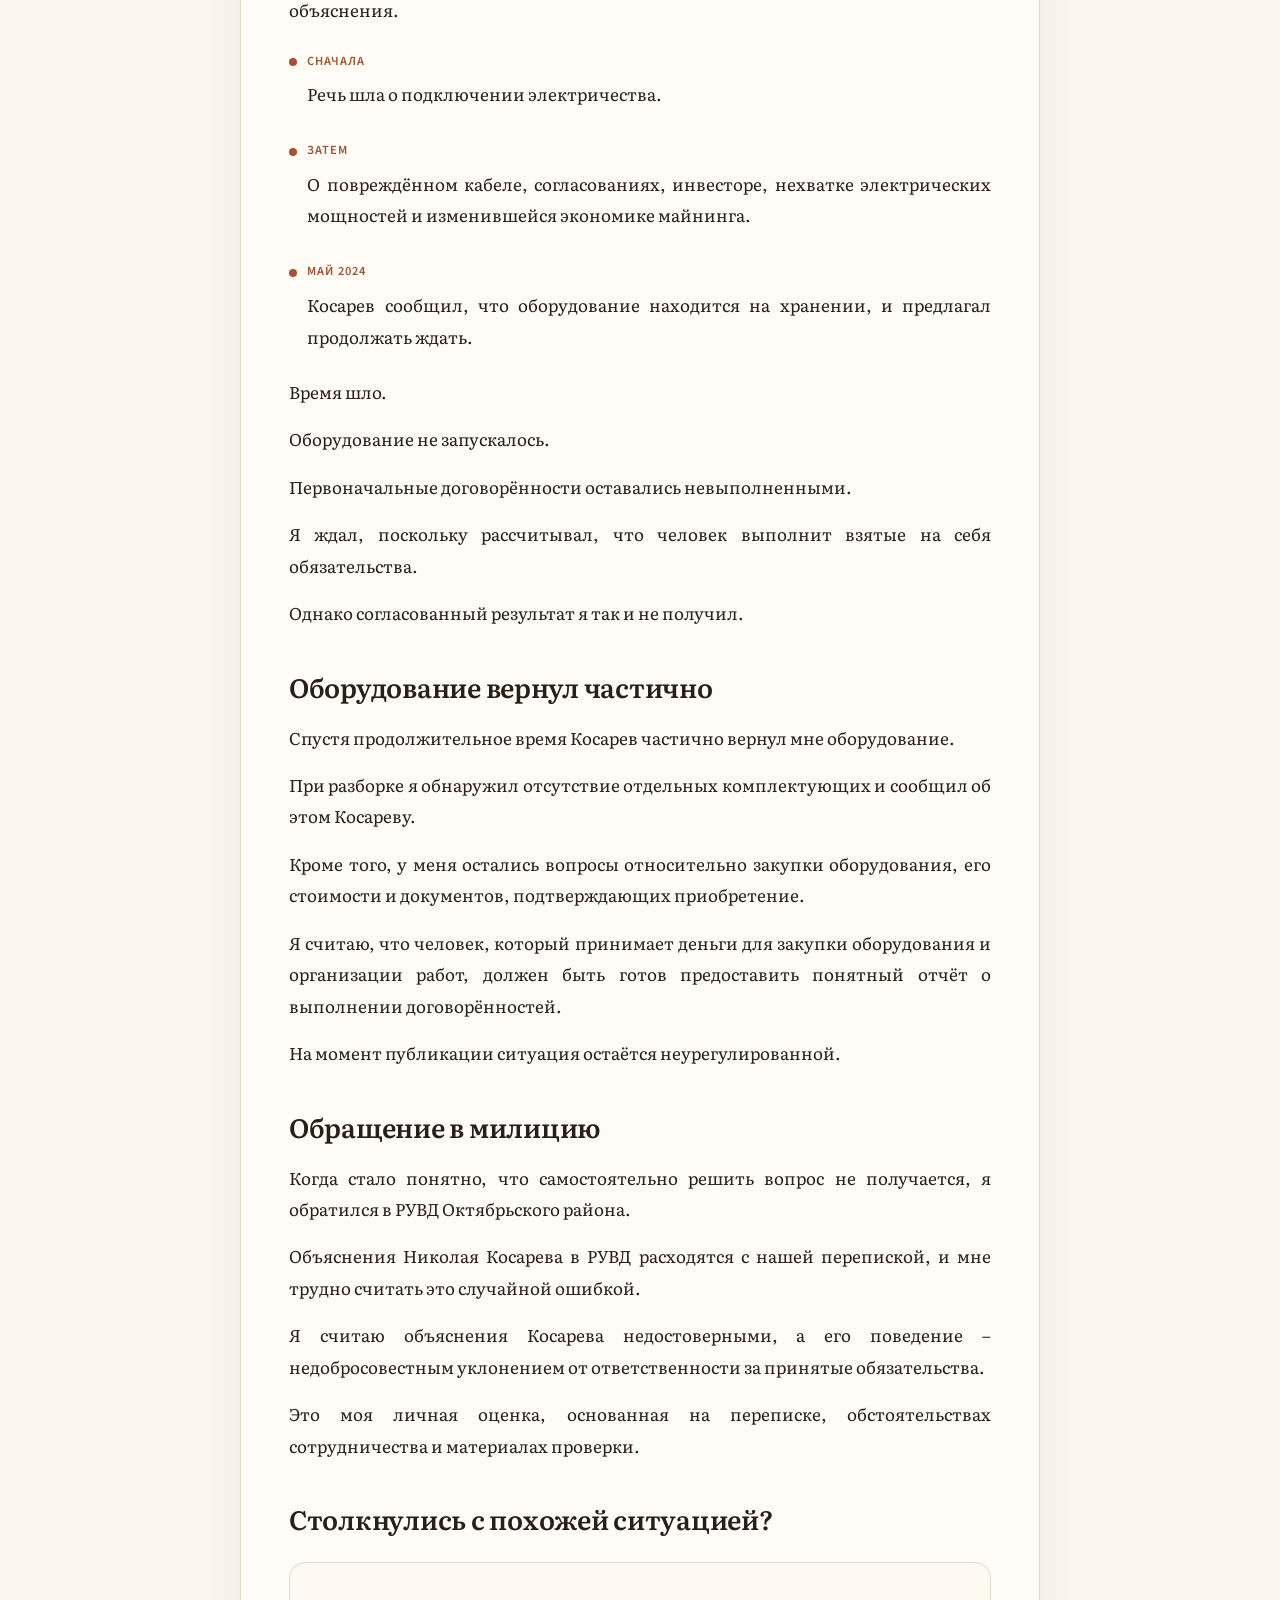
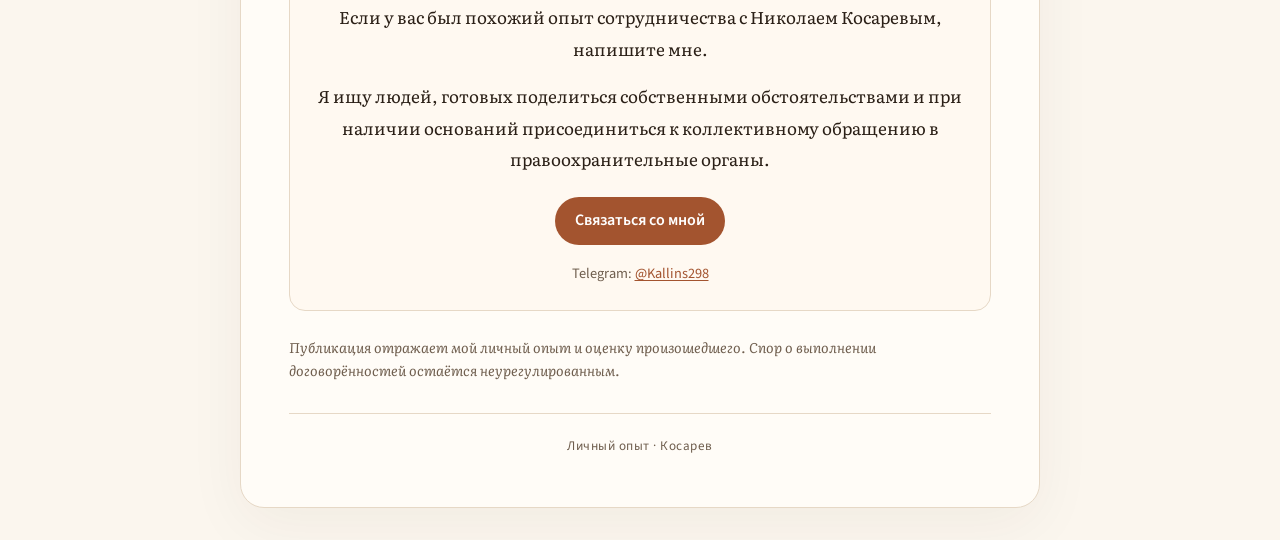
==== commit ca792ae0: "Shorten the revised police section" ====
--- a/index.html
+++ b/index.html
@@ -169,9 +169,7 @@
 
     <p>Когда стало понятно, что самостоятельно решить вопрос не получается, я обратился в РУВД Октябрьского района.</p>
 
-    <p>Некоторые объяснения Николая Косарева расходятся с нашей перепиской настолько, что мне трудно считать это ошибкой.
-      У меня сложилось впечатление, что он сознательно изложил события иначе. Меня особенно удивило, что именно эту
-      версию он представил в объяснениях для РУВД.</p>
+    <p>Объяснения Николая Косарева в РУВД расходятся с нашей перепиской, и мне трудно считать это случайной ошибкой.</p>
 
     <p>Я считаю объяснения Косарева недостоверными, а его поведение – недобросовестным уклонением от ответственности за
       принятые обязательства.</p>
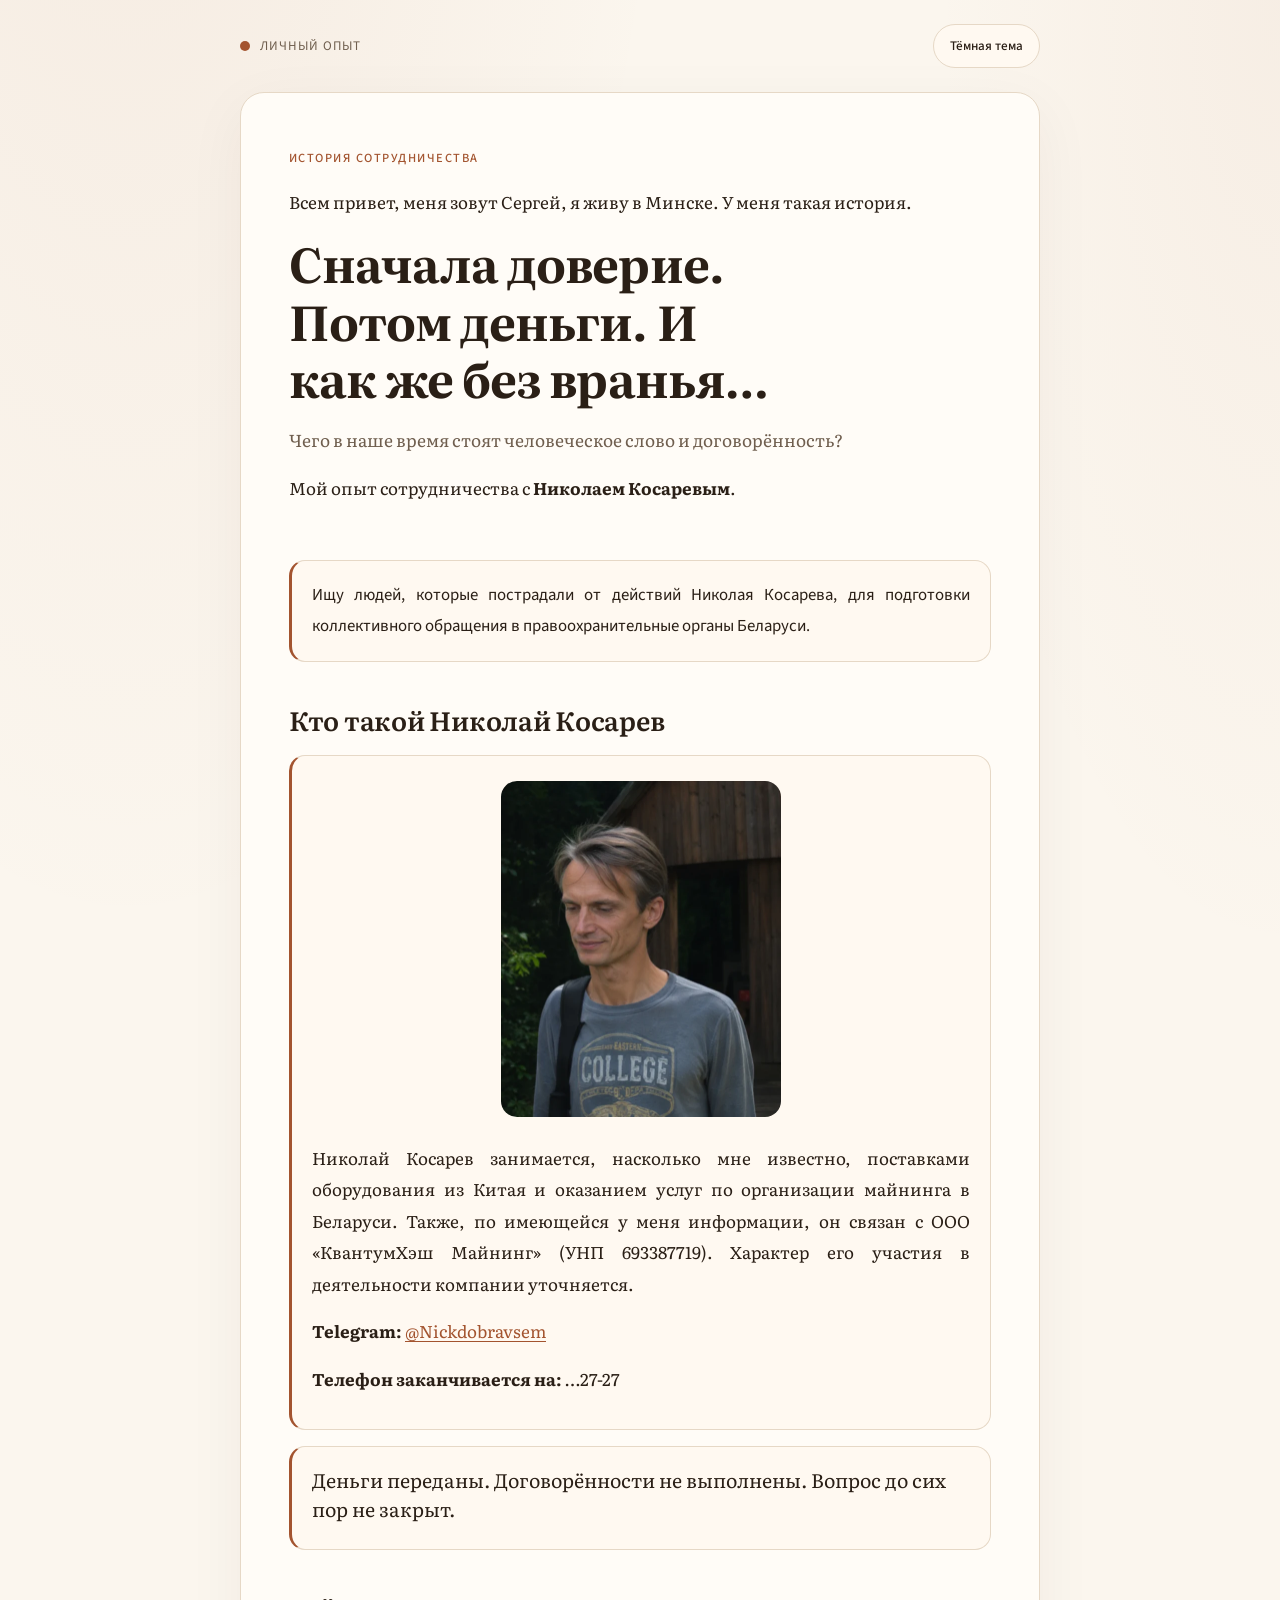
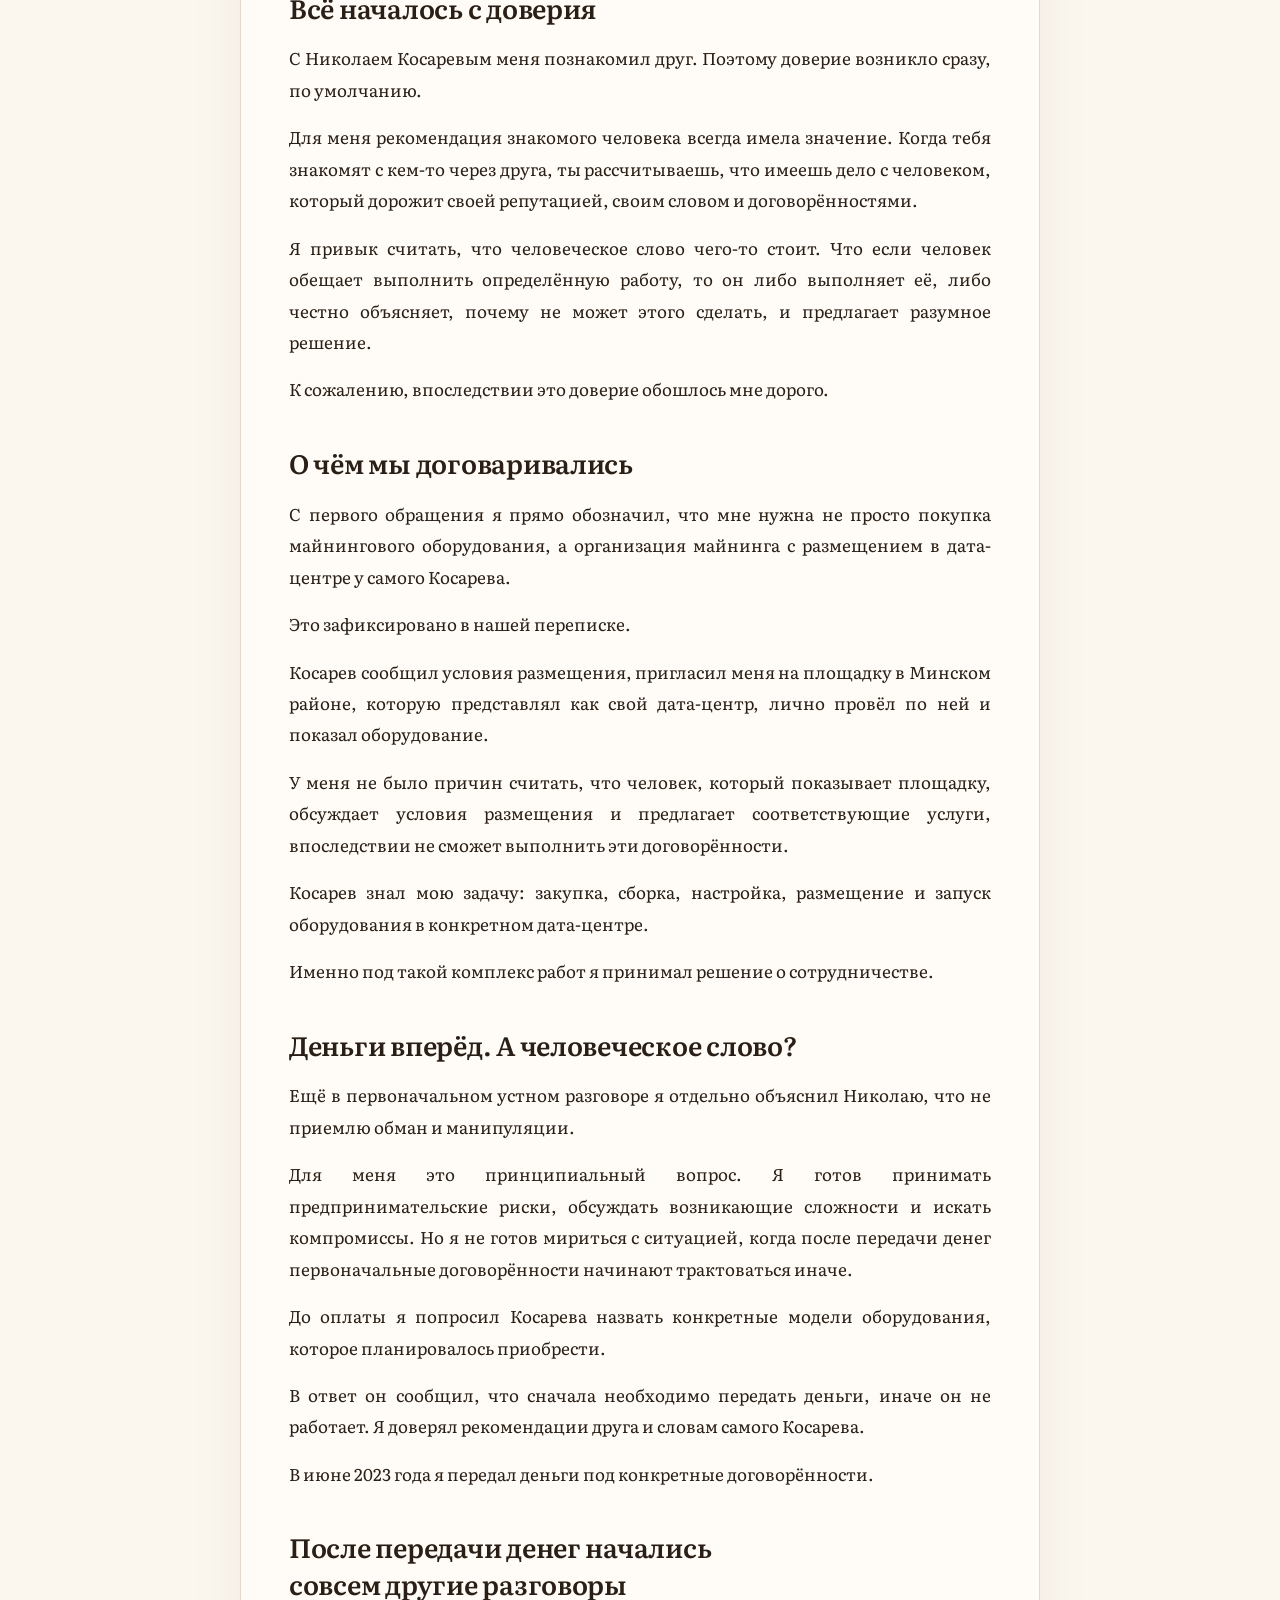
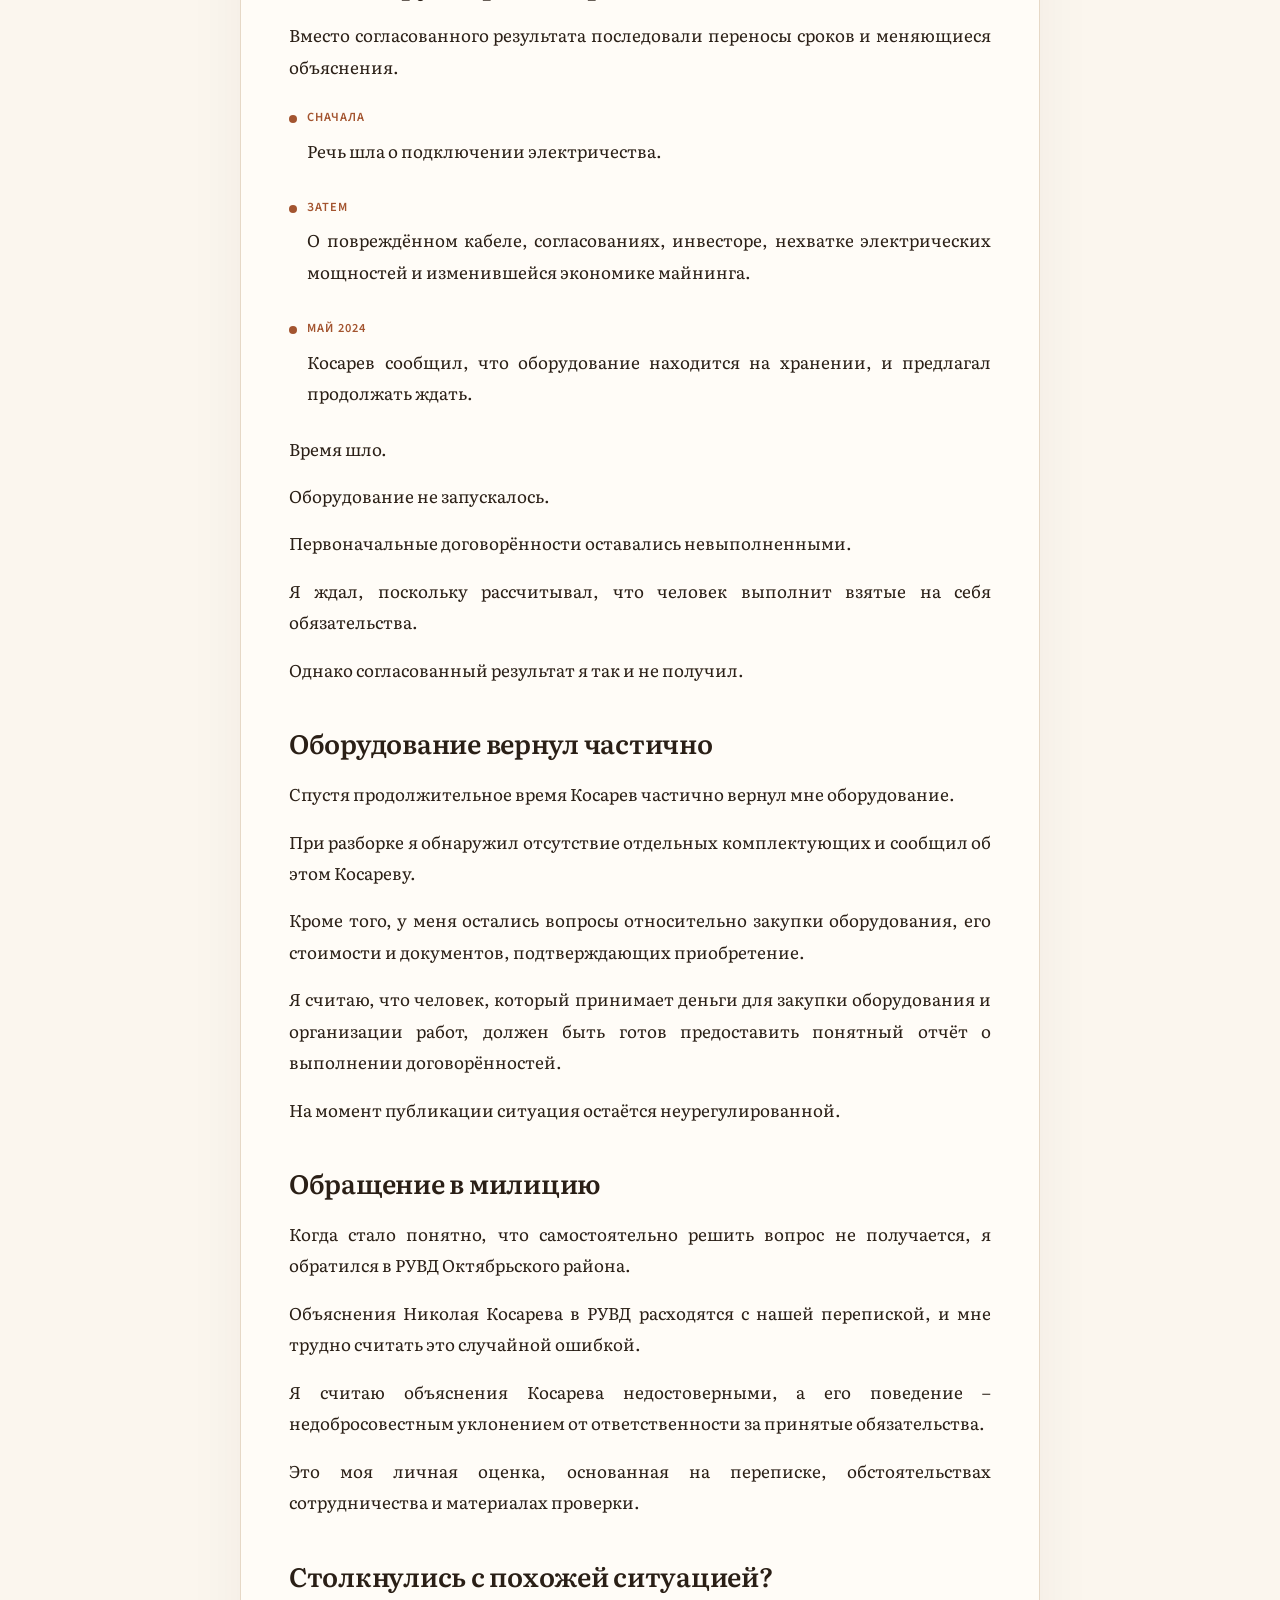
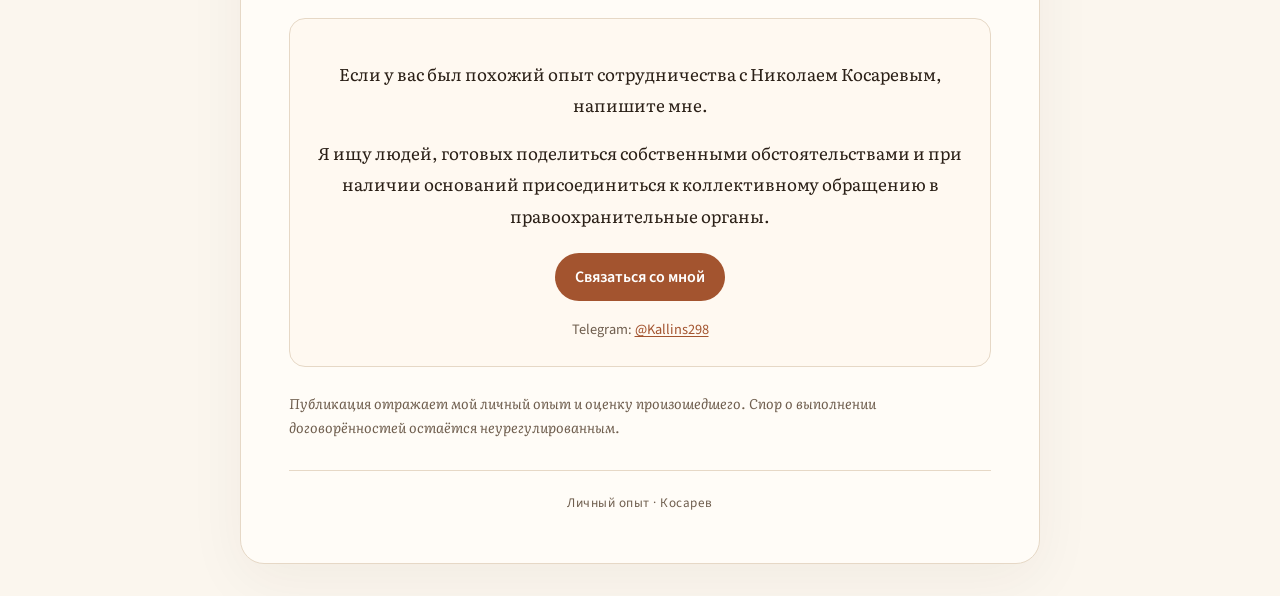
==== commit 4eeba65d: "Replace profile placeholder with prepared portrait" ====
--- a/index.html
+++ b/index.html
@@ -64,7 +64,7 @@
 
     <div class="card">
       <div class="card-media">
-        <img class="portrait" src="avatar-placeholder.svg" alt="" width="280" height="280">
+        <img class="portrait" src="assets/nikolay-kosarev.webp" alt="Николай Косарев" width="560" height="673">
       </div>
       <p>Николай Косарев занимается, насколько мне известно, поставками оборудования из Китая и оказанием услуг по
         организации майнинга в Беларуси. Также, по имеющейся у меня информации, он связан с ООО «КвантумХэш Майнинг»
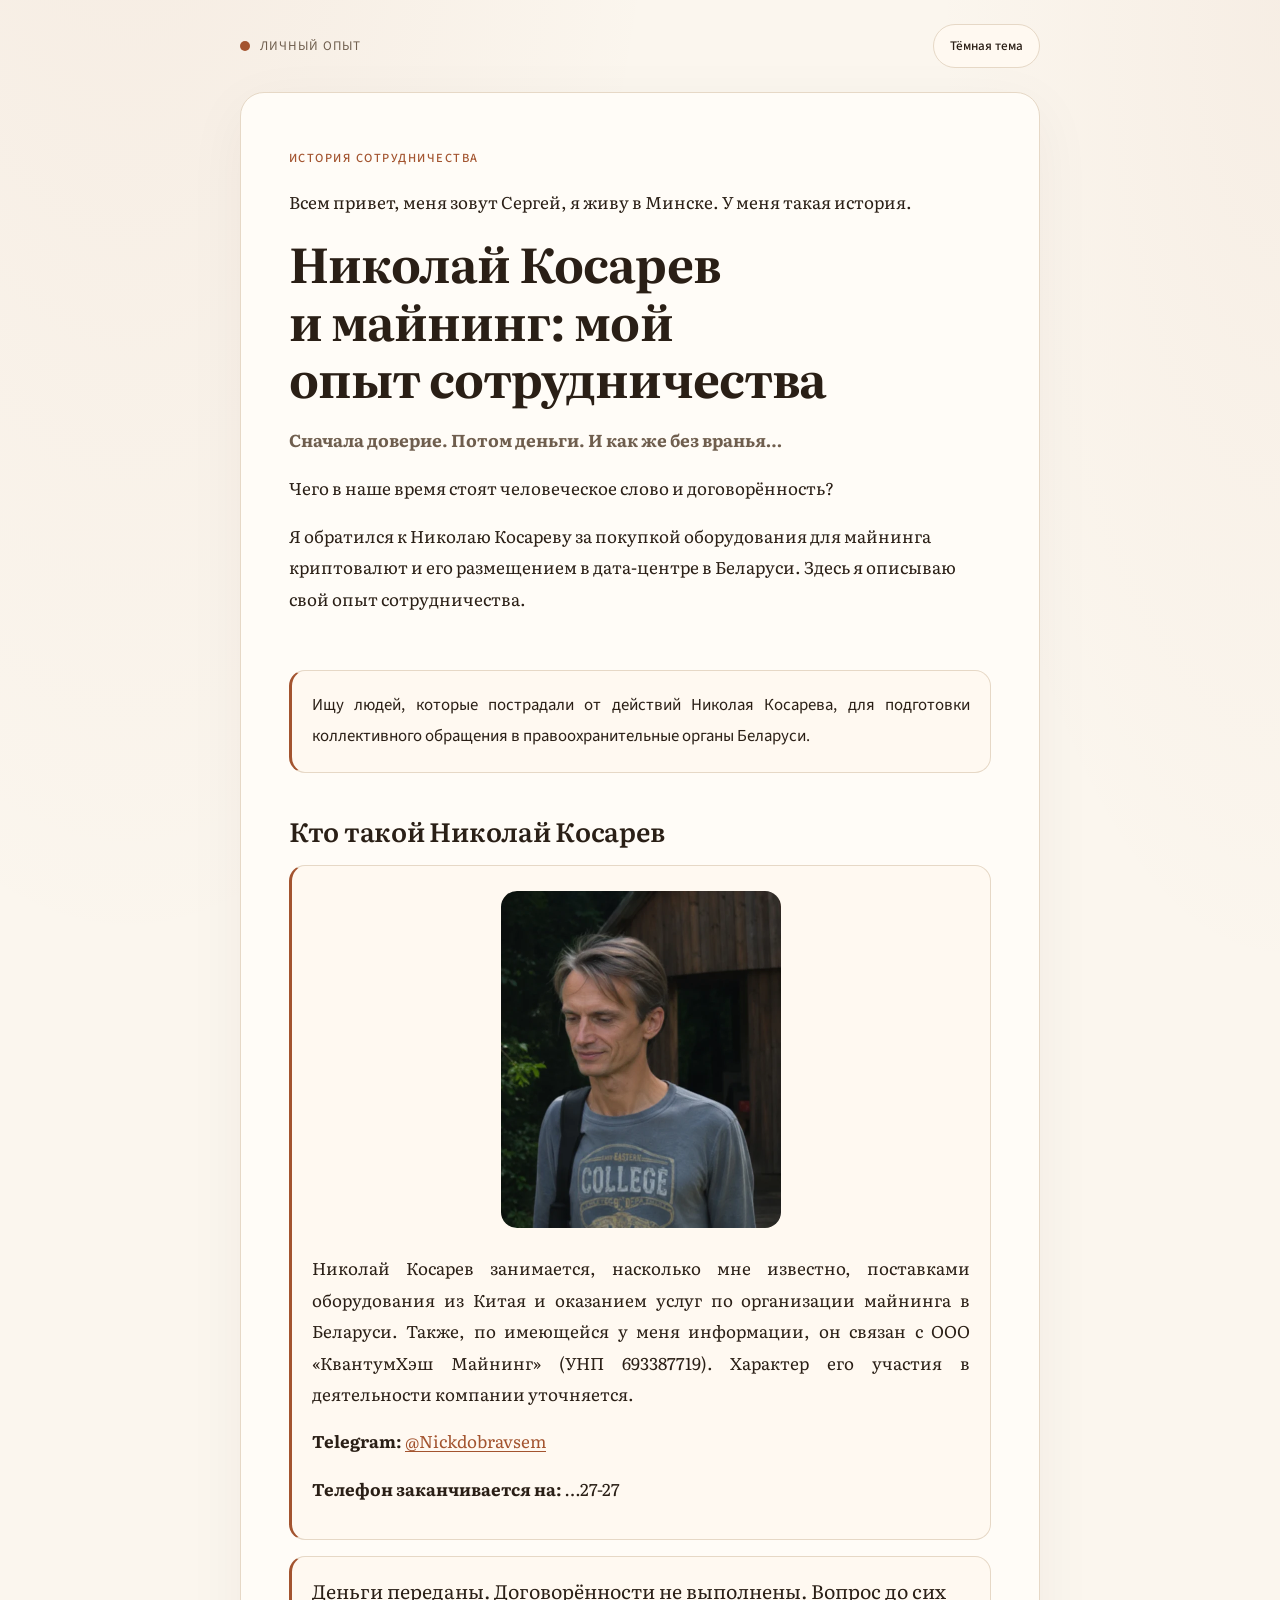
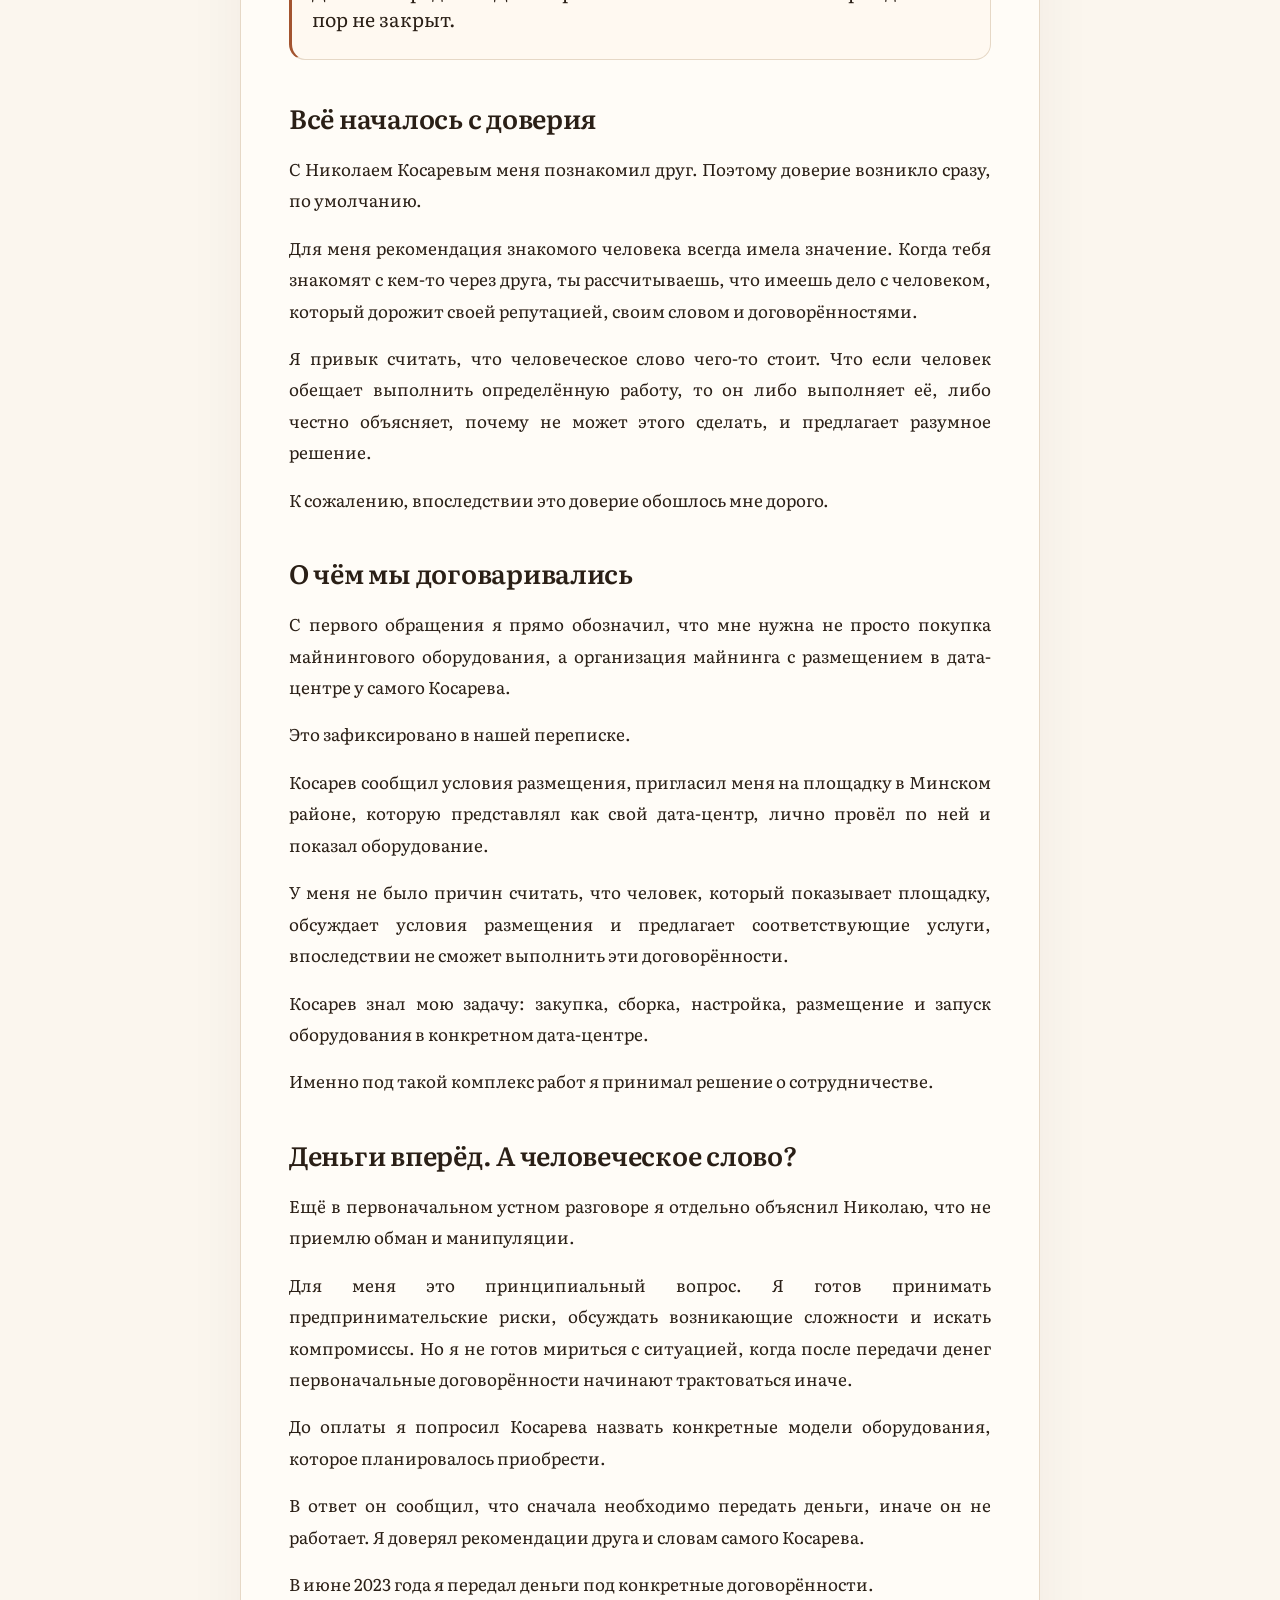
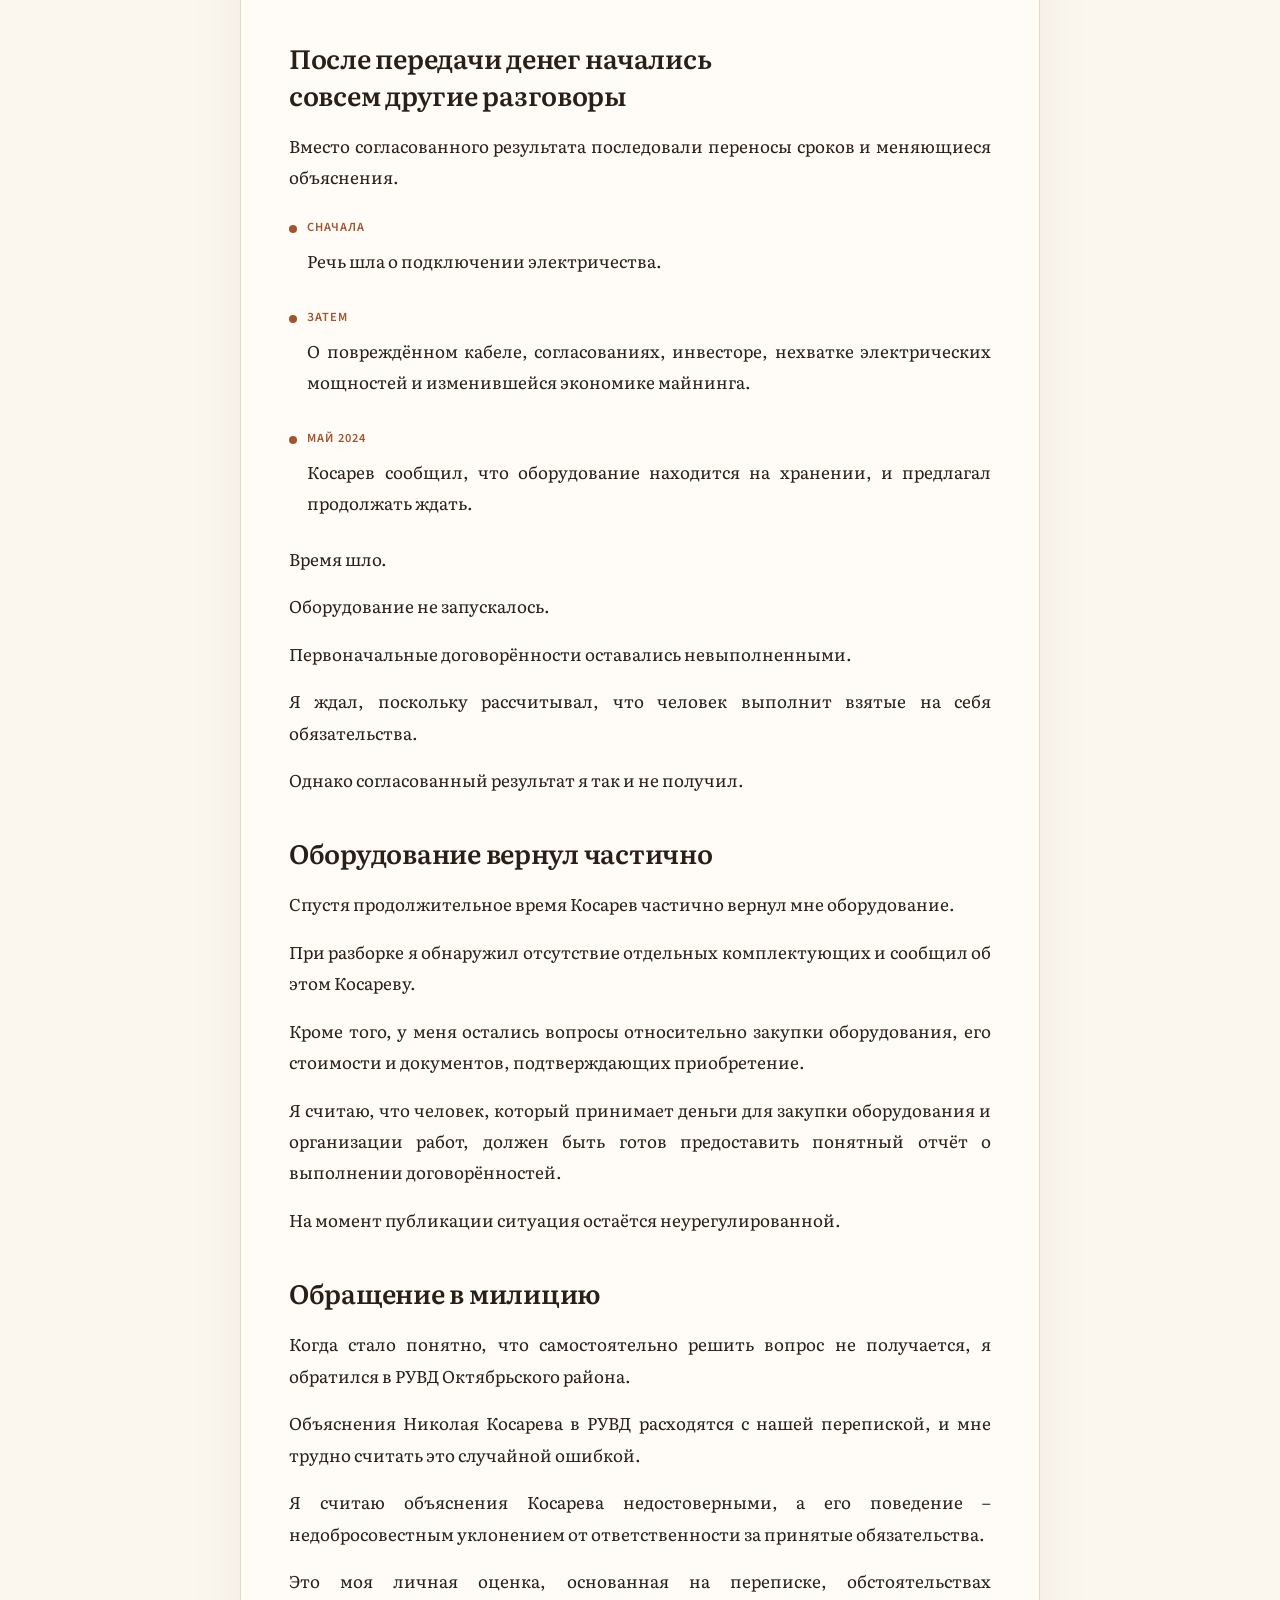
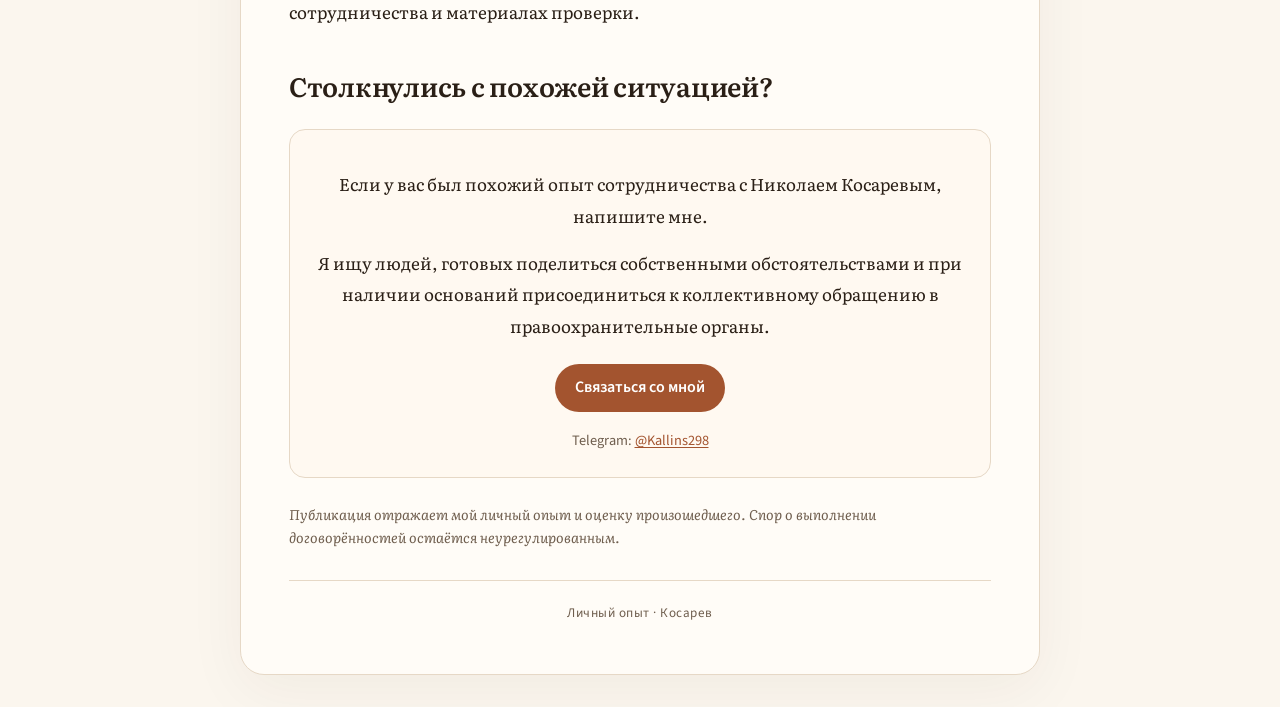
==== commit c3b83905: "Clarify article title and mining context" ====
--- a/index.html
+++ b/index.html
@@ -7,7 +7,7 @@
   <meta name="description"
     content="Личный опыт сотрудничества с Николаем Косаревым: деньги переданы, договорённости не выполнены. Ищу людей с похожей ситуацией для коллективного обращения.">
   <meta name="robots" content="index, follow" />
-  <link rel="canonical" href="https://kosyrevattention.win/" />
+  <link rel="canonical" href="https://kosarevattention.org/" />
   <meta name="color-scheme" content="light dark" />
   <meta name="theme-color" content="#FBF6EE" media="(prefers-color-scheme: light)" />
   <meta name="theme-color" content="#1A1511" media="(prefers-color-scheme: dark)" />
@@ -15,7 +15,7 @@
   <link rel="icon" href="favicon.svg" type="image/svg+xml">
   <link rel="stylesheet" href="styles.css" />
 
-  <title>Николай Косарев. Личный опыт и поиск пострадавших</title>
+  <title>Николай Косарев и майнинг в Беларуси: личный опыт</title>
 
   <link rel="preconnect" href="https://fonts.googleapis.com" />
   <link rel="preconnect" href="https://fonts.gstatic.com" crossorigin />
@@ -50,9 +50,10 @@
     <section class="hero">
       <p class="kicker">История сотрудничества</p>
       <p>Всем привет, меня зовут Сергей, я живу в Минске. У меня такая история.</p>
-      <h1>Сначала доверие. Потом деньги. И как же без вранья…</h1>
-      <p class="lede">Чего в наше время стоят человеческое слово и договорённость?</p>
-      <p>Мой опыт сотрудничества с <b>Николаем Косаревым</b>.</p>
+      <h1>Николай Косарев и майнинг: мой опыт сотрудничества</h1>
+      <p class="lede"><strong>Сначала доверие. Потом деньги. И как же без вранья…</strong></p>
+      <p>Чего в наше время стоят человеческое слово и договорённость?</p>
+      <p>Я обратился к Николаю Косареву за покупкой оборудования для майнинга криптовалют и его размещением в дата-центре в Беларуси. Здесь я описываю свой опыт сотрудничества.</p>
     </section>
 
     <div class="card callout">
